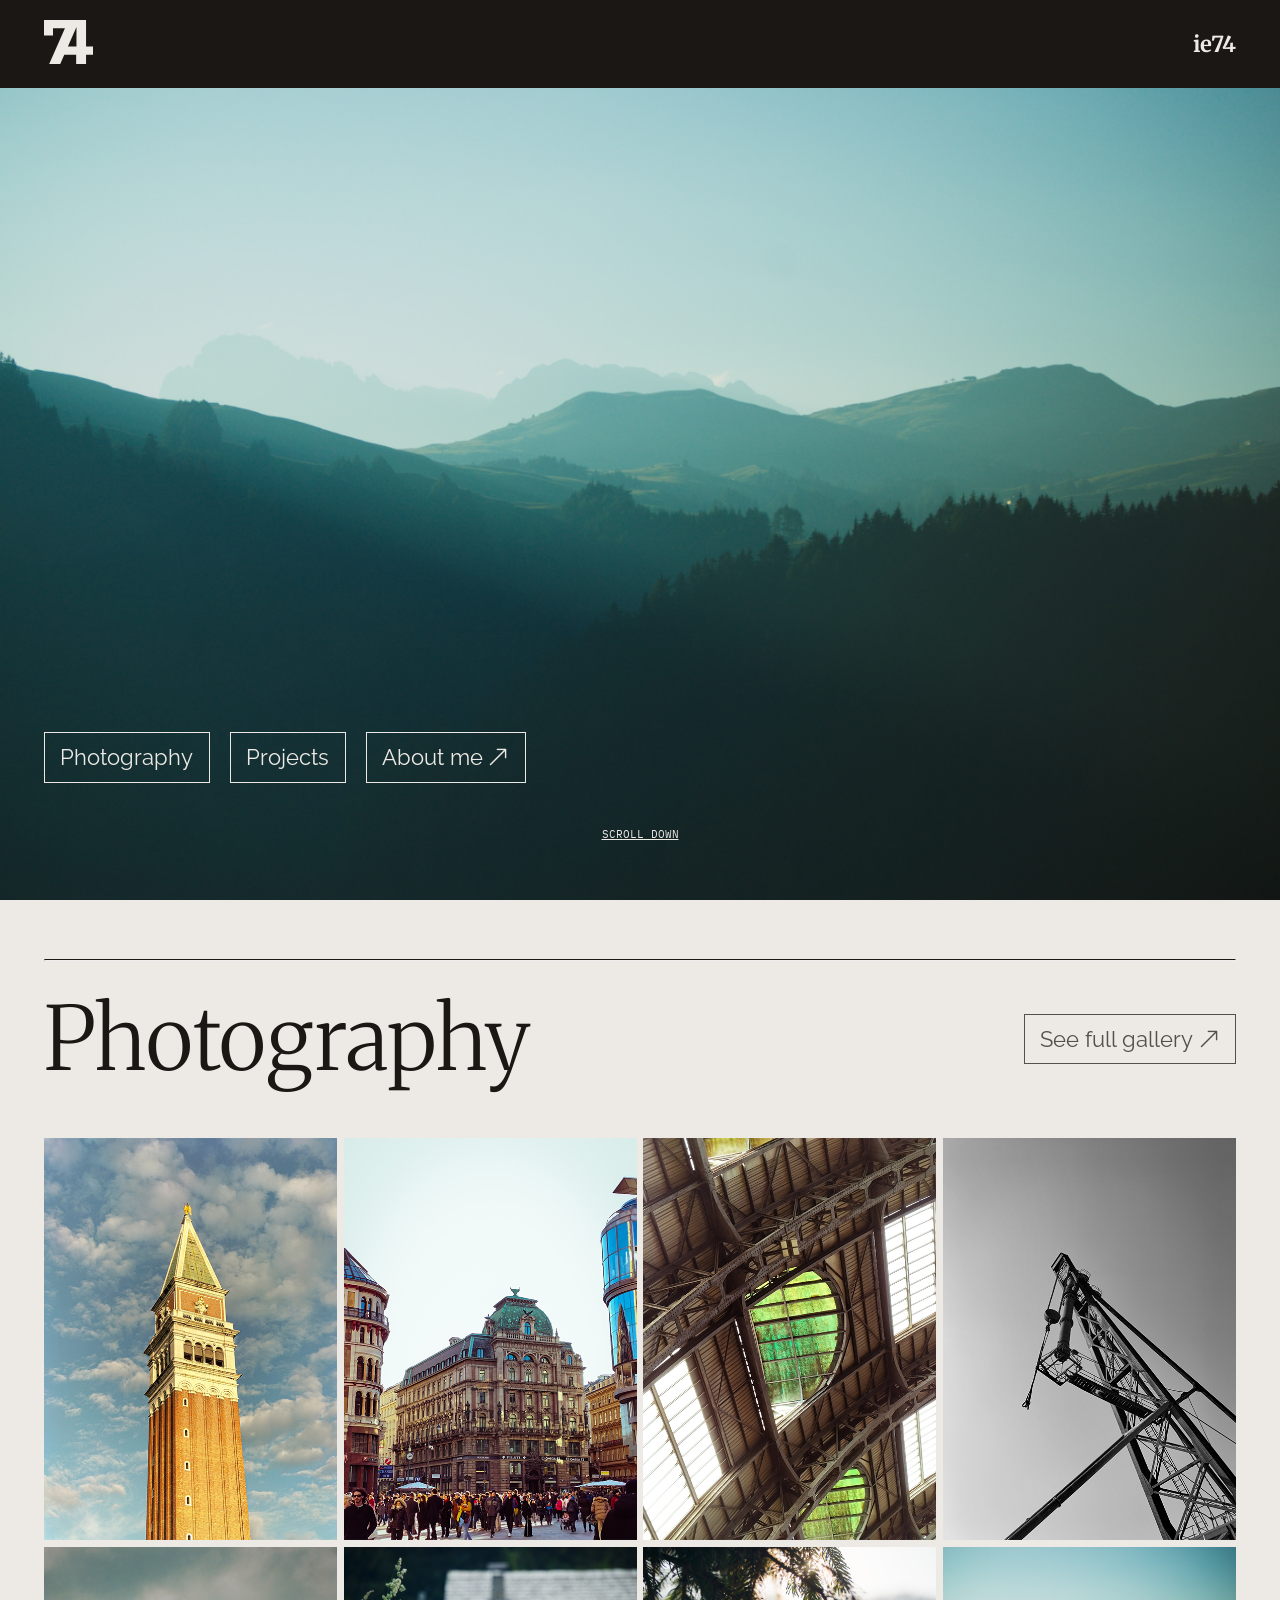
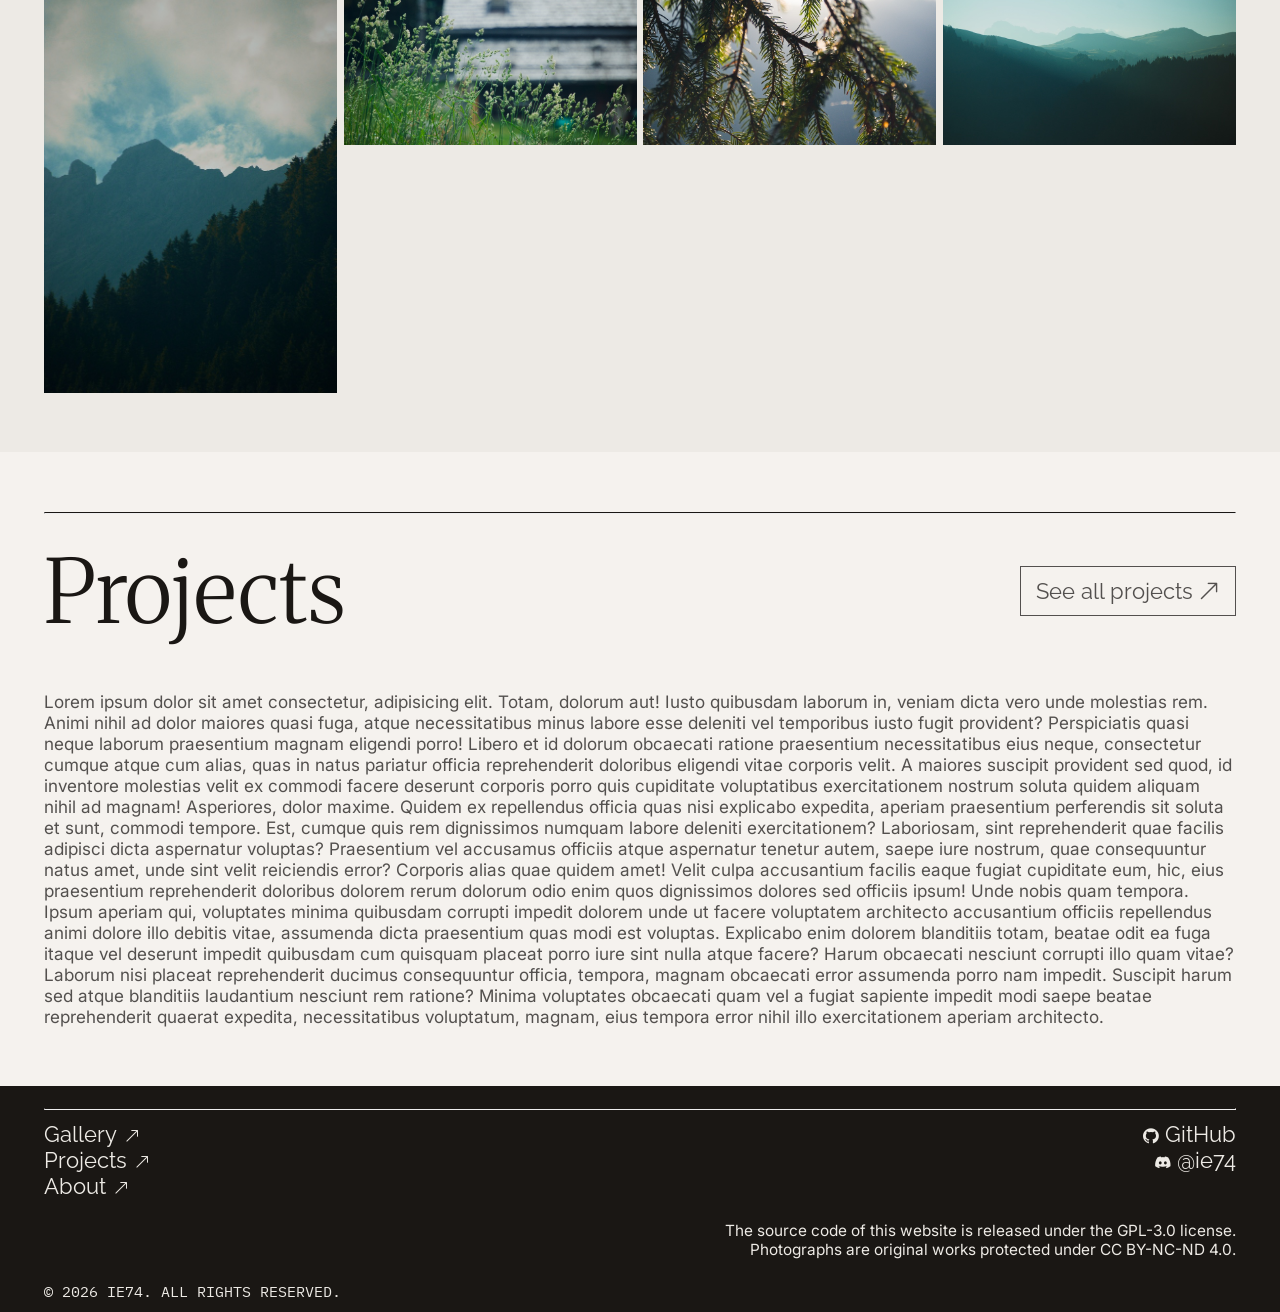
==== index.html @ 5d350387 "Upraded the gallery with masonry" ====
<!DOCTYPE html>
<html lang="en">

<head>
	<meta charset="UTF-8">
	<meta name="viewport" content="width=device-width, initial-scale=1.0">

	<!-- Title -->
	<title>Home | ie74</title>

	<!-- Fonts -->
	<link rel="preconnect" href="https://fonts.googleapis.com">
	<link rel="preconnect" href="https://fonts.gstatic.com" crossorigin>
	<link
		href="https://fonts.googleapis.com/css2?family=IBM+Plex+Mono:ital,wght@0,100;0,200;0,300;0,400;0,500;0,600;0,700;1,100;1,200;1,300;1,400;1,500;1,600;1,700&family=Inter:ital,opsz,wght@0,14..32,100..900;1,14..32,100..900&family=Merriweather:ital,opsz,wght@0,18..144,300..900;1,18..144,300..900&family=Montserrat:ital,wght@0,100..900;1,100..900&family=Raleway:ital,wght@0,100..900;1,100..900&display=swap"
		rel="stylesheet">

	<!-- Icons -->
	<link rel="stylesheet" href="https://cdn.jsdelivr.net/npm/bootstrap-icons@1.13.1/font/bootstrap-icons.min.css">

	<!-- CSS -->
	<link rel="stylesheet" href="css/style.css">
	<link rel="stylesheet" href="css/gallery.css">
	<link rel="stylesheet" href="css/index.css">
</head>

<body>
	<header>
		<div class="container" id="header-top">
			<a href="#">
				<svg xmlns="http://www.w3.org/2000/svg" viewBox="0 0 595.3 532">
					<path
						d="M508.5,319.8V0H0v188.1h108.9v-87.4h144.4L62.7,531.9h133.6l48.8-111.5h143.8v111.5h119.7V420.5h86.8V319.8H508.5z M392.6,320.4l-103.2-0.6L392.6,83.6V320.4z" />
				</svg>
			</a>

			<h1>ie74</h1>
		</div>
		<div class="container" id="header-bottom">
			<ul class="header-links">
				<li><a href="pages/gallery.html" class="header-link">Gallery</a></li>
				<li><a href="pages/projects.html" class="header-link">Projects</a></li>
				<li><a href="pages/about.html" class="header-link">About</a></li>
			</ul>
		</div>
	</header>

	<main>
		<div class="section" id="hero">
			<div class="container">
				<div class="landing-btn-container">
					<a href="#photography" class="btn">Photography</a>
					<a href="#projects" class="btn">Projects</a>
					<a href="pages/about.html" class="btn">About me <i class="bi bi-arrow-up-right"></i></a>
				</div>
				<a class="scroll-txt" href="#photography">Scroll down</a>
			</div>
		</div>

		<div class="section" id="photography">
			<div class="container">
				<hr>

				<div class="title-container">
					<h1 class="title">Photography</h1>
					<a href="pages/gallery.html" class="btn">See full gallery <i class="bi bi-arrow-up-right"></i></a>
				</div>

				<div class="masonry-grid" data-source="/data/photos.json" data-max-items="8" data-min-col-width="280"
					data-min-col-width-mobile="140">
				</div>
			</div>
		</div>

		<div class="section" id="projects">
			<div class="container">
				<hr>
				<div class="title-container">
					<h1 class="title">Projects</h1>
					<a href="pages/projects.html" class="btn">See all projects <i class="bi bi-arrow-up-right"></i></a>
				</div>
				<p class="caption">
					Lorem ipsum dolor sit amet consectetur, adipisicing elit. Totam, dolorum aut! Iusto quibusdam
					laborum
					in, veniam dicta vero unde molestias rem. Animi nihil ad dolor maiores quasi fuga, atque
					necessitatibus
					minus labore esse deleniti vel temporibus iusto fugit provident? Perspiciatis quasi neque laborum
					praesentium magnam eligendi porro! Libero et id dolorum obcaecati ratione praesentium necessitatibus
					eius neque, consectetur cumque atque cum alias, quas in natus pariatur officia reprehenderit
					doloribus
					eligendi vitae corporis velit. A maiores suscipit provident sed quod, id inventore molestias velit
					ex
					commodi facere deserunt corporis porro quis cupiditate voluptatibus exercitationem nostrum soluta
					quidem
					aliquam nihil ad magnam! Asperiores, dolor maxime. Quidem ex repellendus officia quas nisi explicabo
					expedita, aperiam praesentium perferendis sit soluta et sunt, commodi tempore. Est, cumque quis rem
					dignissimos numquam labore deleniti exercitationem? Laboriosam, sint reprehenderit quae facilis
					adipisci
					dicta aspernatur voluptas? Praesentium vel accusamus officiis atque aspernatur tenetur autem, saepe
					iure
					nostrum, quae consequuntur natus amet, unde sint velit reiciendis error? Corporis alias quae quidem
					amet! Velit culpa accusantium facilis eaque fugiat cupiditate eum, hic, eius praesentium
					reprehenderit
					doloribus dolorem rerum dolorum odio enim quos dignissimos dolores sed officiis ipsum! Unde nobis
					quam
					tempora. Ipsum aperiam qui, voluptates minima quibusdam corrupti impedit dolorem unde ut facere
					voluptatem architecto accusantium officiis repellendus animi dolore illo debitis vitae, assumenda
					dicta
					praesentium quas modi est voluptas. Explicabo enim dolorem blanditiis totam, beatae odit ea fuga
					itaque
					vel deserunt impedit quibusdam cum quisquam placeat porro iure sint nulla atque facere? Harum
					obcaecati
					nesciunt corrupti illo quam vitae? Laborum nisi placeat reprehenderit ducimus consequuntur officia,
					tempora, magnam obcaecati error assumenda porro nam impedit. Suscipit harum sed atque blanditiis
					laudantium nesciunt rem ratione? Minima voluptates obcaecati quam vel a fugiat sapiente impedit modi
					saepe beatae reprehenderit quaerat expedita, necessitatibus voluptatum, magnam, eius tempora error
					nihil
					illo exercitationem aperiam architecto.
				</p>
			</div>
		</div>
	</main>

	<footer>
		<div class="container">
			<hr>
			<div class="footer-container">
				<div class="footer-links">
					<ul>
						<li><a href="pages/gallery.html">Gallery<i class="bi bi-arrow-up-right"></i></a></li>
						<li><a href="pages/projects.html">Projects<i class="bi bi-arrow-up-right"></i></a></li>
						<li><a href="pages/about.html">About<i class="bi bi-arrow-up-right"></i></a></li>
					</ul>
					<ul>
						<li><a href="https://github.com/ie74"><i class="bi bi-github"></i>GitHub</a></li>
						<li><a href="https://discord.gg"><i class="bi bi-discord"></i>@ie74</a></li>
					</ul>
				</div>

				<div class="footer-license">
					The source code of this website is released under the GPL-3.0 license. <br>
					Photographs are original works protected under CC BY-NC-ND 4.0.
				</div>
			</div>
			<p class="footer-copyright">© 2026 ie74. All rights reserved.</p>
		</div>
	</footer>

	<div class="lightbox" id="lightbox">
		<div class="lightbox-bar lightbox-bar-top">
			<div class="lightbox-controls">
				<button class="lightbox-btn lightbox-prev" aria-label="Previous">
					<i class="bi bi-arrow-left-short"></i>
				</button>
				<button class="lightbox-btn lightbox-next" aria-label="Next">
					<i class="bi bi-arrow-right-short"></i>
				</button>
				<button class="lightbox-btn lightbox-close" aria-label="Close">
					<i class="bi bi-x"></i>
				</button>
			</div>
		</div>

		<div class="lightbox-content">
			<img class="lightbox-image" src="" alt="">
		</div>

		<div class="lightbox-bar lightbox-bar-bottom"></div>
	</div>

	<script src="js/script.js"></script>
	<script src="js/gallery.js"></script>
</body>

</html>
---- css/style.css ----
/* ========== Colors ========== */
:root {
    --bg: #F5F2EE;
    --surface: #edeae5;
    --primary: #1A1714;
    --secondary: #53504e;
}


/* ========== CSS Reset ========== */
* {
    margin: 0;
    padding: 0;
    box-sizing: border-box;
}

html {
    font-family: "Inter", sans-serif;
    font-size: 22px;
    background-color: var(--bg);
    scroll-behavior: smooth;
}

/* ========== Common styles ========== */
hr {
    border-top: 1px solid var(--primary);
    margin-bottom: 1rem;
}

.title {
    font-family: "Merriweather", serif;
    color: var(--primary);
    font-size: clamp(2rem, 8vw, 4rem);
    font-weight: 100;
}

.subtitle {
    font-family: "Raleway", sans-serif;
    color: var(--secondary);
    font-size: 1rem;
    font-weight: 600;
    text-transform: uppercase;
    letter-spacing: 2px;
}

.caption {
    font-family: "Inter", sans-serif;
    color: var(--secondary);
    font-size: 0.78rem;
}

/* Buttons */
.btn {
    font-family: "Raleway", sans-serif;
    color: var(--secondary);
    font-size: 1rem;
    font-weight: 400;
    text-decoration: none;

    outline: none;

    height: 2.3rem;
    width: fit-content;
    padding: 0px 0.7rem;

    border: 1px solid var(--secondary);
    background-color: transparent;
    cursor: pointer;

    display: flex;
    justify-content: center;
    align-items: center;
}

.btn:hover {
    text-decoration: underline;
}

.btn i {
    margin-left: 0.2rem;
}

/* Sections */
.section {
    padding: 2.7rem 0px;
}

.container {
    width: 100%;
    padding: 0px 2rem;
    margin: 0px auto;
}

/* ========== Header ========== */
header {
    width: 100%;
    position: fixed;
    top: 0;
    left: 0;
    transition: all 0.5s ease;
    z-index: 1000;
}

header.scrolled {
    transform: translateY(-7rem);
}

#header-top {
    height: 4rem;
    background-color: var(--primary);

    display: flex;
    align-items: center;
    justify-content: space-between;

    position: relative;
    z-index: 999;
}

#header-top svg {
    height: 2rem;
    fill: var(--surface);
}

#header-top h1 {
    font-family: 'Merriweather', serif;
    color: var(--surface);
    font-size: 1rem;
}

#header-bottom {
    height: 3rem;

    display: flex;
    align-items: center;
    justify-content: flex-end;

    background-color: var(--primary);

    transform: translateY(-3rem);
    transition: transform 0.3s ease;
    position: relative;
    z-index: 998;
}

header:hover #header-bottom {
    transform: translateY(0px);
}

.header-links {
    list-style: none;

    display: flex;
    align-items: center;
    justify-content: center;
    gap: 1rem;
}

.header-link {
    height: 100%;
    color: var(--surface);
    font-family: 'Raleway', sans-serif;
    text-transform: uppercase;
    text-decoration: none;
}

.header-link:hover {
    text-decoration: underline;
}

/* ========== Footer ========== */
footer {
    padding-top: 1rem;
    background-color: var(--primary);
    color: var(--surface);
}

footer hr {
    margin: 0px;
}

.footer-container {
    padding: 0.5rem 0px;
}

.footer-links {
    display: flex;
    justify-content: space-between;
    margin-bottom: 1rem;
}

.footer-links ul:last-child {
    text-align: right;
}

.footer-license {
    text-align: right;
    font-family: 'Inter', sans-serif;
    font-size: 0.7rem;
    word-break: keep-all;
}

footer ul {
    list-style: none;
}

footer a {
    color: var(--surface);
    font-size: 1rem;
    font-family: 'Raleway', sans-serif;
    text-decoration: none;
}

footer i {
    font-size: 0.7rem;
    margin: 0.3rem;
}

footer a:hover {
    text-decoration: underline;
}

.footer-copyright {
    padding: 0.5rem 0px;
    font-family: 'IBM Plex Mono';
    text-transform: uppercase;
    font-size: 0.7rem;
    color: var(--surface);
}

/* ========== Responsive ========== */
@media (max-width: 700px) {
    html {
        font-size: 18px;
    }

    .container {
        padding: 0.5rem;
    }

    #header-bottom {
        justify-content: center;
    }

    .section {
        padding: 1rem 0px;
    }

    .footer-license {
        text-align: center;
    }
}
---- css/gallery.css ----
/* ========== Gallery ========== */
.masonry-grid {
    --grid-gap: 0.3rem;
    --columns: 3;
    display: grid;
    grid-template-columns: repeat(var(--columns), 1fr);
    grid-auto-rows: 8px;
    gap: var(--grid-gap);
}

.masonry-item {
    position: relative;
    overflow: hidden;
    cursor: pointer;
}

.masonry-item img {
    display: block;
    width: 100%;
    height: 100%;
    object-fit: cover;
}

/* Lightbox */
.lightbox {
    position: fixed;
    inset: 0;
    background-color: var(--primary);
    z-index: 1000;
    display: flex;
    flex-direction: column;
    opacity: 0;
    visibility: hidden;
    transition: opacity 0.3s ease, visibility 0s linear 0.3s;
}

.lightbox-bar {
    flex: 0 0 auto;
    height: 2rem;
    display: flex;
    align-items: center;
    justify-content: flex-end;
}

.lightbox-controls {
    margin: 0px 1rem;
    display: flex;
    gap: 0.5rem;
}

.lightbox-btn {
    background: transparent;
    border: none;
    color: var(--bg);
    font-size: 1rem;
    cursor: pointer;
}

.lightbox-content {
    flex: 1 1 auto;
    min-height: 0;
    display: flex;
    justify-content: center;
    align-items: center;
    overflow: hidden;
}

.lightbox.is-open {
    opacity: 1;
    visibility: visible;
    transition: opacity 0.3s ease, visibility 0s linear 0s;
}

.lightbox-bar-top {
    transform: translateY(-100%);
    transition: transform 0.35s ease;
}

.lightbox.is-open .lightbox-bar-top {
    transform: translateY(0);
}

.lightbox-image {
    max-width: 100%;
    max-height: 100%;
    object-fit: contain;
    transform: translateY(40px);
    opacity: 0;
    transition: transform 0.35s ease, opacity 0.35s ease;
}

.lightbox.is-open .lightbox-image {
    transform: translateY(0);
    opacity: 1;
}

.lightbox.is-open .lightbox-image.slide-out-left {
    transform: translateX(-60px);
    opacity: 0;
}

.lightbox.is-open .lightbox-image.slide-out-right {
    transform: translateX(60px);
    opacity: 0;
}

@media(max-width: 700px) {
    .lightbox-controls {
        margin: 0px;
    }

    .lightbox-btn {
        font-size: 2rem;
    }
}
---- css/index.css ----
/* Landing */
#hero {
    width: 100%;
    height: 100dvh;
    min-height: fit-content;
    background-image: url(../assets/photos/full/img_08.jpg);
    background-size: cover;
    background-position: center;
}

#hero .container {
    height: 100%;
    display: flex;
    flex-direction: column;
    align-items: center;
    justify-content: flex-end;
    gap: 2rem;
}

#hero .btn {
    border: 1px solid var(--surface);
    color: var(--surface);
}

.landing-btn-container {
    width: 100%;
    display: flex;
    align-items: center;
    justify-content: flex-start;
    flex-wrap: wrap;
    gap: 20px;
    margin-top: 30px;
}

.scroll-txt {
    font-family: 'IBM Plex Mono';
    text-transform: uppercase;
    font-size: 0.5rem;
    color: var(--surface);
    cursor: pointer;
}

.scroll-txt:hover {
    text-decoration: underline;
}

/* Photography */
#photography {
    background-color: var(--surface);
}

.title-container {
    margin-bottom: 2rem;

    display: flex;
    justify-content: space-between;
    align-items: center;
    gap: 0.7rem;
}

/* Responsive */
@media (max-width: 700px) {
    .landing-btn-container {
        flex-direction: column;
        gap: 0.5rem;
    }

    .title-container {
        flex-direction: column;
        justify-content: flex-start;
        align-items: flex-start;
    }

    .selected-photos-container {
        display: flex;
        flex-direction: column;
        gap: 0.5rem;
    }
}
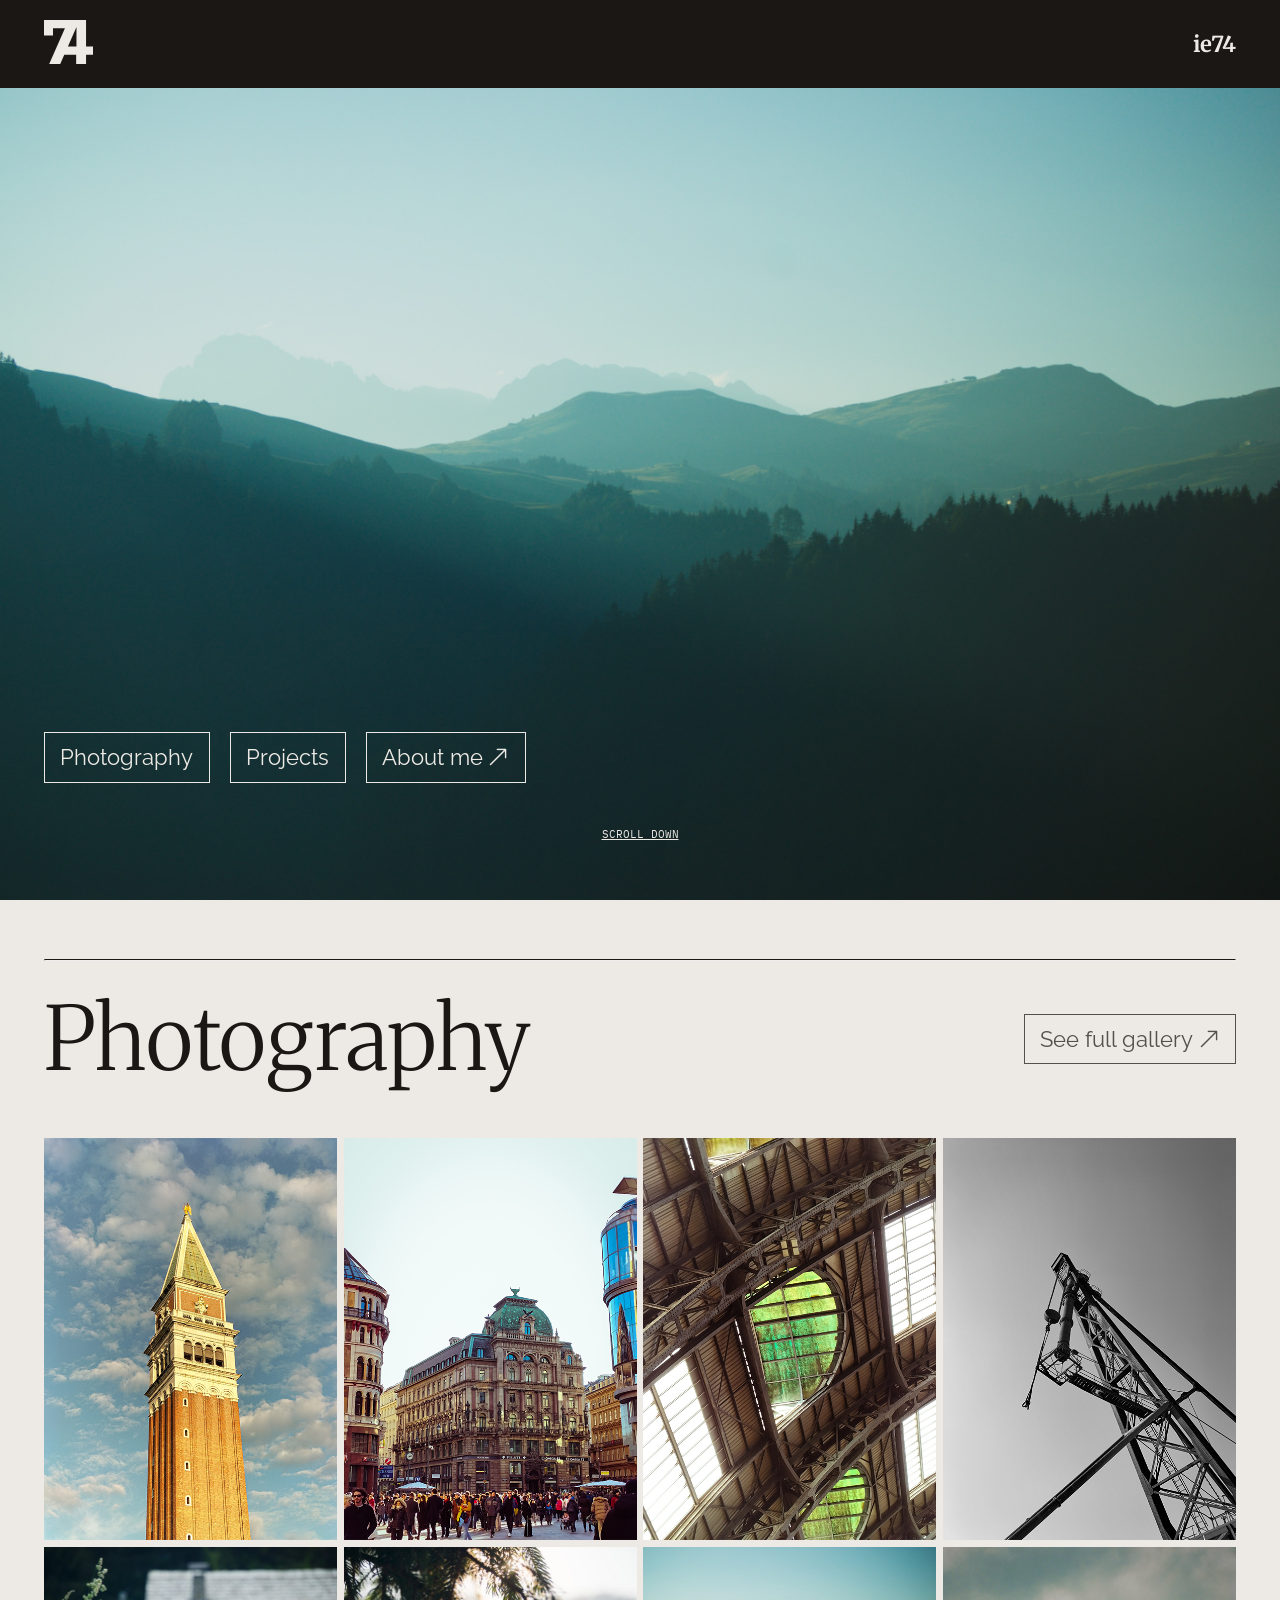
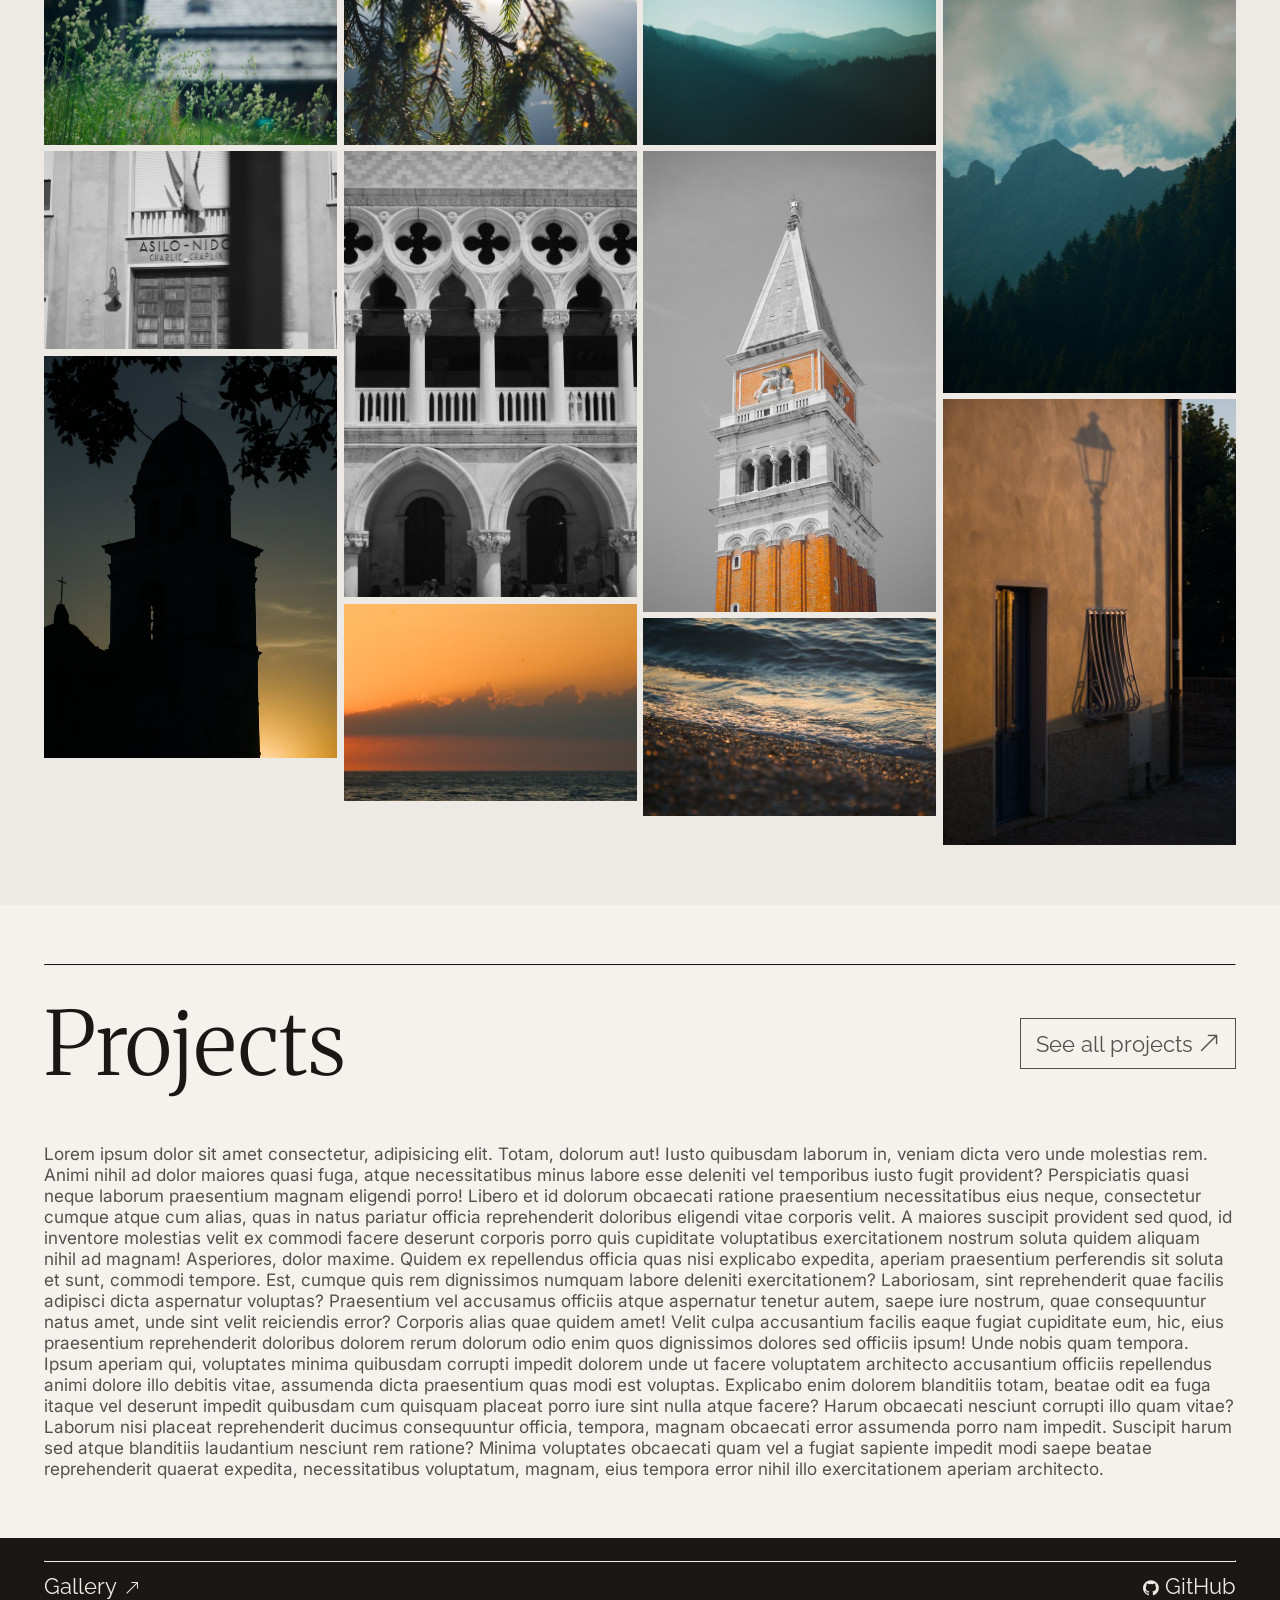
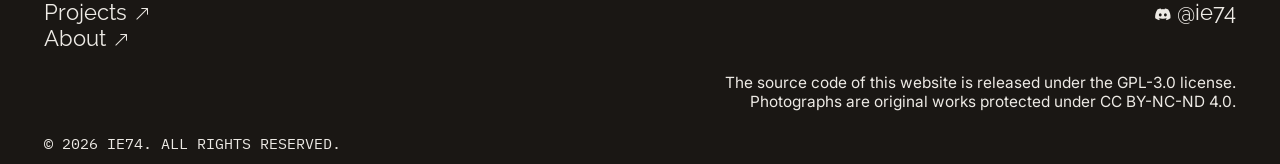
==== commit ee002881: "Gallery update & bugfix" ====
--- a/index.html
+++ b/index.html
@@ -66,7 +66,7 @@
 					<a href="pages/gallery.html" class="btn">See full gallery <i class="bi bi-arrow-up-right"></i></a>
 				</div>
 
-				<div class="masonry-grid" data-source="/data/photos.json" data-max-items="8" data-min-col-width="280"
+				<div class="masonry-grid" data-source="/data/photos.json" data-max-items="15" data-min-col-width="280"
 					data-min-col-width-mobile="140">
 				</div>
 			</div>
--- a/css/style.css
+++ b/css/style.css
@@ -19,6 +19,12 @@
     font-size: 22px;
     background-color: var(--bg);
     scroll-behavior: smooth;
+    -ms-overflow-style: none;
+    scrollbar-width: none;
+}
+
+html::-webkit-scrollbar {
+    display: none;
 }
 
 /* ========== Common styles ========== */
--- a/css/gallery.css
+++ b/css/gallery.css
@@ -1,3 +1,21 @@
+#hero {
+    width: 100%;
+    min-height: fit-content;
+    background-color: var(--surface);
+}
+
+#hero .container {
+    width: 100%;
+    height: 100%;
+
+    padding-top: 4rem;
+
+    display: flex;
+    flex-direction: column;
+    justify-content: flex-end;
+    align-items: center;
+}
+
 /* ========== Gallery ========== */
 .masonry-grid {
     --grid-gap: 0.3rem;
--- a/css/index.css
+++ b/css/index.css
@@ -3,7 +3,7 @@
     width: 100%;
     height: 100dvh;
     min-height: fit-content;
-    background-image: url(../assets/photos/full/img_08.jpg);
+    background-image: url(../assets/photos/full/DSC_1724.jpg);
     background-size: cover;
     background-position: center;
 }
@@ -70,10 +70,4 @@
         justify-content: flex-start;
         align-items: flex-start;
     }
-
-    .selected-photos-container {
-        display: flex;
-        flex-direction: column;
-        gap: 0.5rem;
-    }
 }
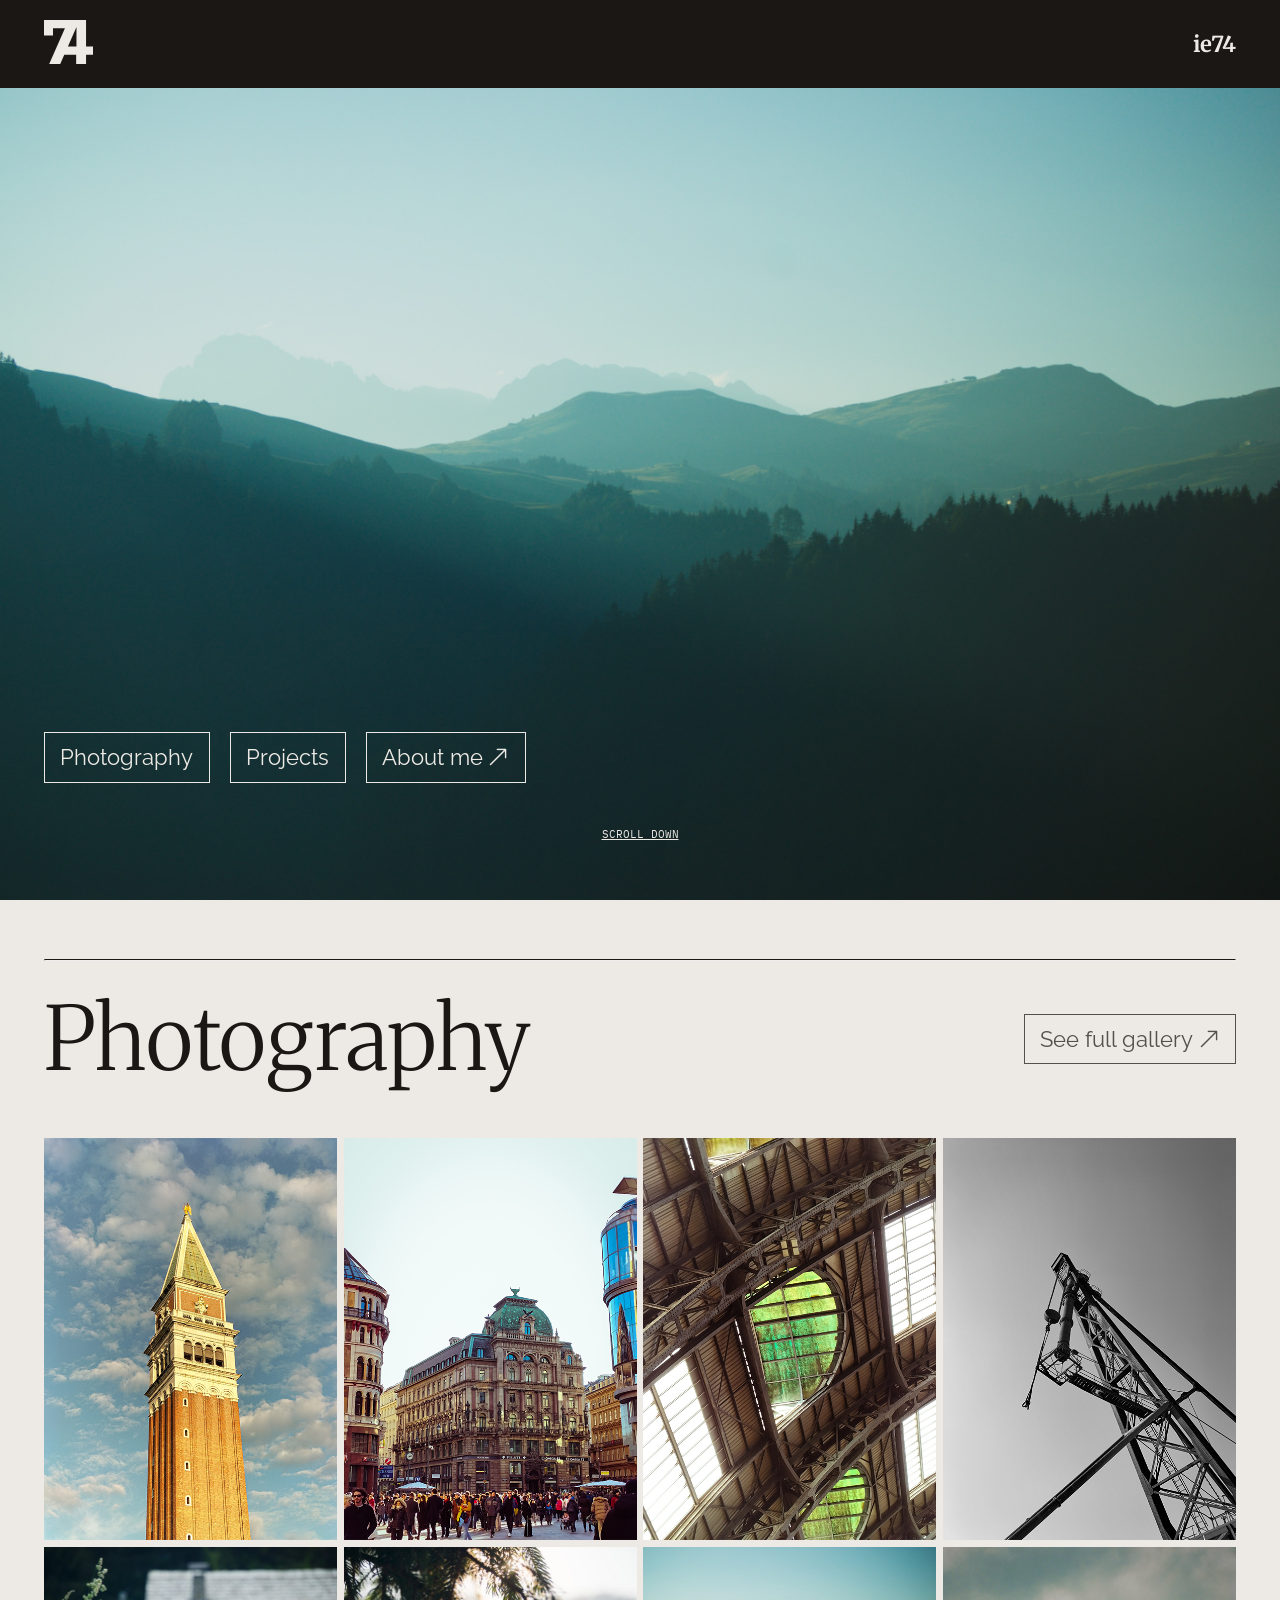
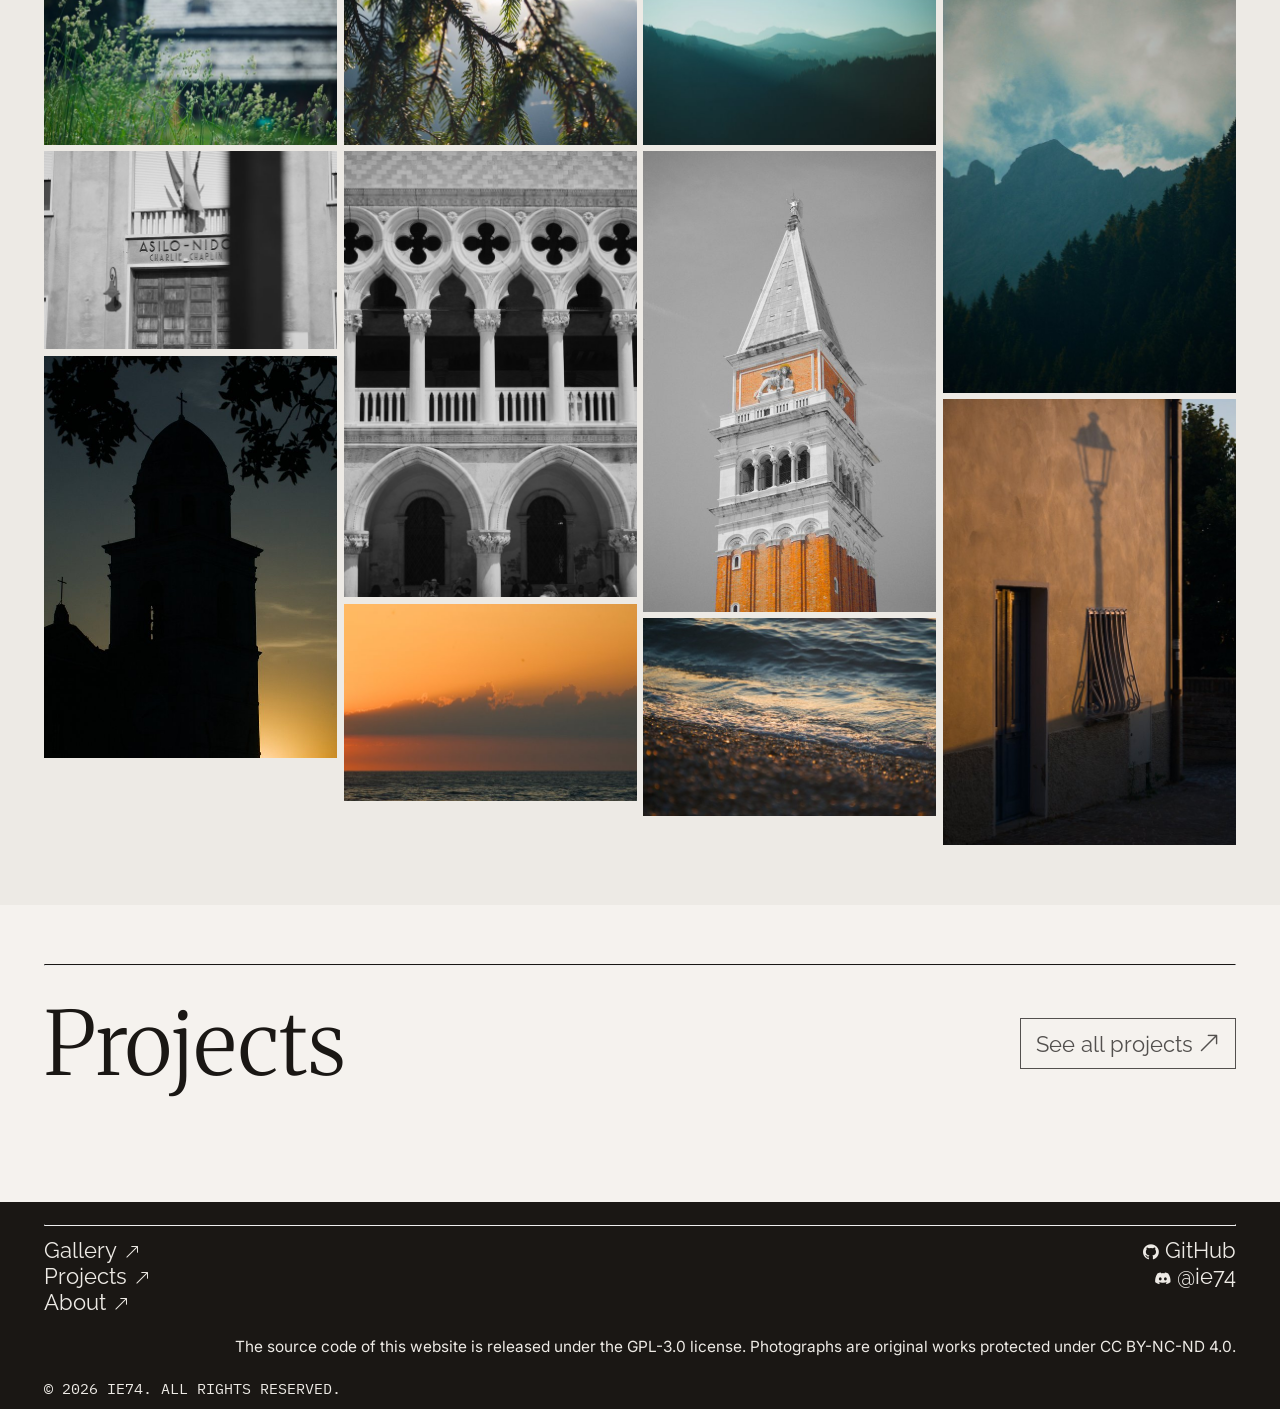
==== commit 51225df7: "Small improvements (footer, favicon, preview)" ====
--- a/index.html
+++ b/index.html
@@ -5,8 +5,15 @@
 	<meta charset="UTF-8">
 	<meta name="viewport" content="width=device-width, initial-scale=1.0">
 
+	<!-- Preview -->
+	<meta property="og:title" content="Home | ie74">
+	<meta property="og:image" content="https://ie74.github.io/assets/previews/index.jpg">
+	<meta property="og:url" content="https://ie74.github.io">
+	<meta property="og:type" content="website">
+
 	<!-- Title -->
 	<title>Home | ie74</title>
+	<link rel="shortcut icon" href="assets/icons/favicon.svg" type="image/x-icon">
 
 	<!-- Fonts -->
 	<link rel="preconnect" href="https://fonts.googleapis.com">
@@ -79,44 +86,10 @@
 					<h1 class="title">Projects</h1>
 					<a href="pages/projects.html" class="btn">See all projects <i class="bi bi-arrow-up-right"></i></a>
 				</div>
-				<p class="caption">
-					Lorem ipsum dolor sit amet consectetur, adipisicing elit. Totam, dolorum aut! Iusto quibusdam
-					laborum
-					in, veniam dicta vero unde molestias rem. Animi nihil ad dolor maiores quasi fuga, atque
-					necessitatibus
-					minus labore esse deleniti vel temporibus iusto fugit provident? Perspiciatis quasi neque laborum
-					praesentium magnam eligendi porro! Libero et id dolorum obcaecati ratione praesentium necessitatibus
-					eius neque, consectetur cumque atque cum alias, quas in natus pariatur officia reprehenderit
-					doloribus
-					eligendi vitae corporis velit. A maiores suscipit provident sed quod, id inventore molestias velit
-					ex
-					commodi facere deserunt corporis porro quis cupiditate voluptatibus exercitationem nostrum soluta
-					quidem
-					aliquam nihil ad magnam! Asperiores, dolor maxime. Quidem ex repellendus officia quas nisi explicabo
-					expedita, aperiam praesentium perferendis sit soluta et sunt, commodi tempore. Est, cumque quis rem
-					dignissimos numquam labore deleniti exercitationem? Laboriosam, sint reprehenderit quae facilis
-					adipisci
-					dicta aspernatur voluptas? Praesentium vel accusamus officiis atque aspernatur tenetur autem, saepe
-					iure
-					nostrum, quae consequuntur natus amet, unde sint velit reiciendis error? Corporis alias quae quidem
-					amet! Velit culpa accusantium facilis eaque fugiat cupiditate eum, hic, eius praesentium
-					reprehenderit
-					doloribus dolorem rerum dolorum odio enim quos dignissimos dolores sed officiis ipsum! Unde nobis
-					quam
-					tempora. Ipsum aperiam qui, voluptates minima quibusdam corrupti impedit dolorem unde ut facere
-					voluptatem architecto accusantium officiis repellendus animi dolore illo debitis vitae, assumenda
-					dicta
-					praesentium quas modi est voluptas. Explicabo enim dolorem blanditiis totam, beatae odit ea fuga
-					itaque
-					vel deserunt impedit quibusdam cum quisquam placeat porro iure sint nulla atque facere? Harum
-					obcaecati
-					nesciunt corrupti illo quam vitae? Laborum nisi placeat reprehenderit ducimus consequuntur officia,
-					tempora, magnam obcaecati error assumenda porro nam impedit. Suscipit harum sed atque blanditiis
-					laudantium nesciunt rem ratione? Minima voluptates obcaecati quam vel a fugiat sapiente impedit modi
-					saepe beatae reprehenderit quaerat expedita, necessitatibus voluptatum, magnam, eius tempora error
-					nihil
-					illo exercitationem aperiam architecto.
-				</p>
+
+				<div class="featured-projects">
+
+				</div>
 			</div>
 		</div>
 	</main>
@@ -138,7 +111,7 @@
 				</div>
 
 				<div class="footer-license">
-					The source code of this website is released under the GPL-3.0 license. <br>
+					The source code of this website is released under the GPL-3.0 license.
 					Photographs are original works protected under CC BY-NC-ND 4.0.
 				</div>
 			</div>
--- a/css/style.css
+++ b/css/style.css
@@ -4,6 +4,8 @@
     --surface: #edeae5;
     --primary: #1A1714;
     --secondary: #53504e;
+
+    --header-height: 4rem;
 }
 
 
@@ -98,6 +100,11 @@
 }
 
 /* ========== Header ========== */
+.header-spacer{
+    height: var(--header-height);
+    background-color: var(--primary);
+}
+
 header {
     width: 100%;
     position: fixed;
@@ -112,7 +119,7 @@
 }
 
 #header-top {
-    height: 4rem;
+    height: var(--header-height);
     background-color: var(--primary);
 
     display: flex;
@@ -203,7 +210,7 @@
     text-align: right;
     font-family: 'Inter', sans-serif;
     font-size: 0.7rem;
-    word-break: keep-all;
+    text-wrap: balance;
 }
 
 footer ul {
--- a/css/gallery.css
+++ b/css/gallery.css
@@ -1,19 +1,6 @@
 #hero {
     width: 100%;
-    min-height: fit-content;
     background-color: var(--surface);
-}
-
-#hero .container {
-    width: 100%;
-    height: 100%;
-
-    padding-top: 4rem;
-
-    display: flex;
-    flex-direction: column;
-    justify-content: flex-end;
-    align-items: center;
 }
 
 /* ========== Gallery ========== */
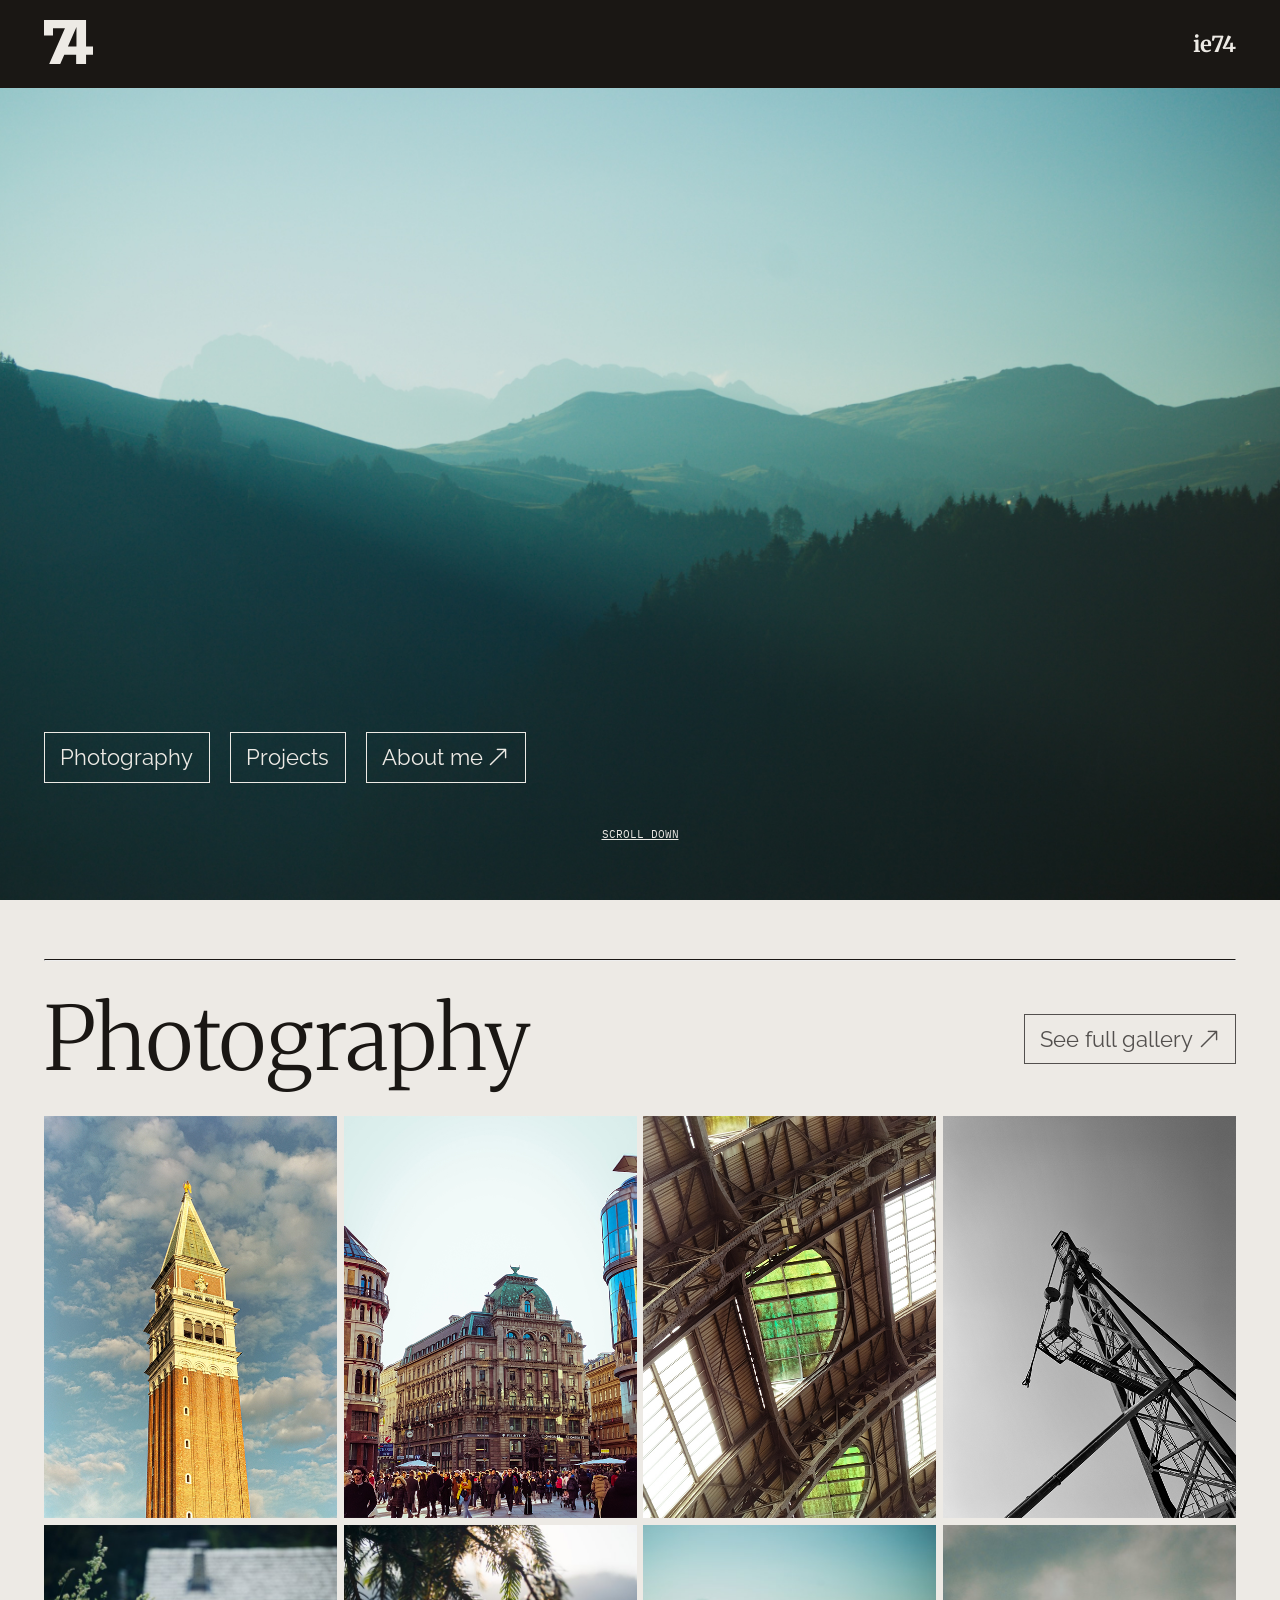
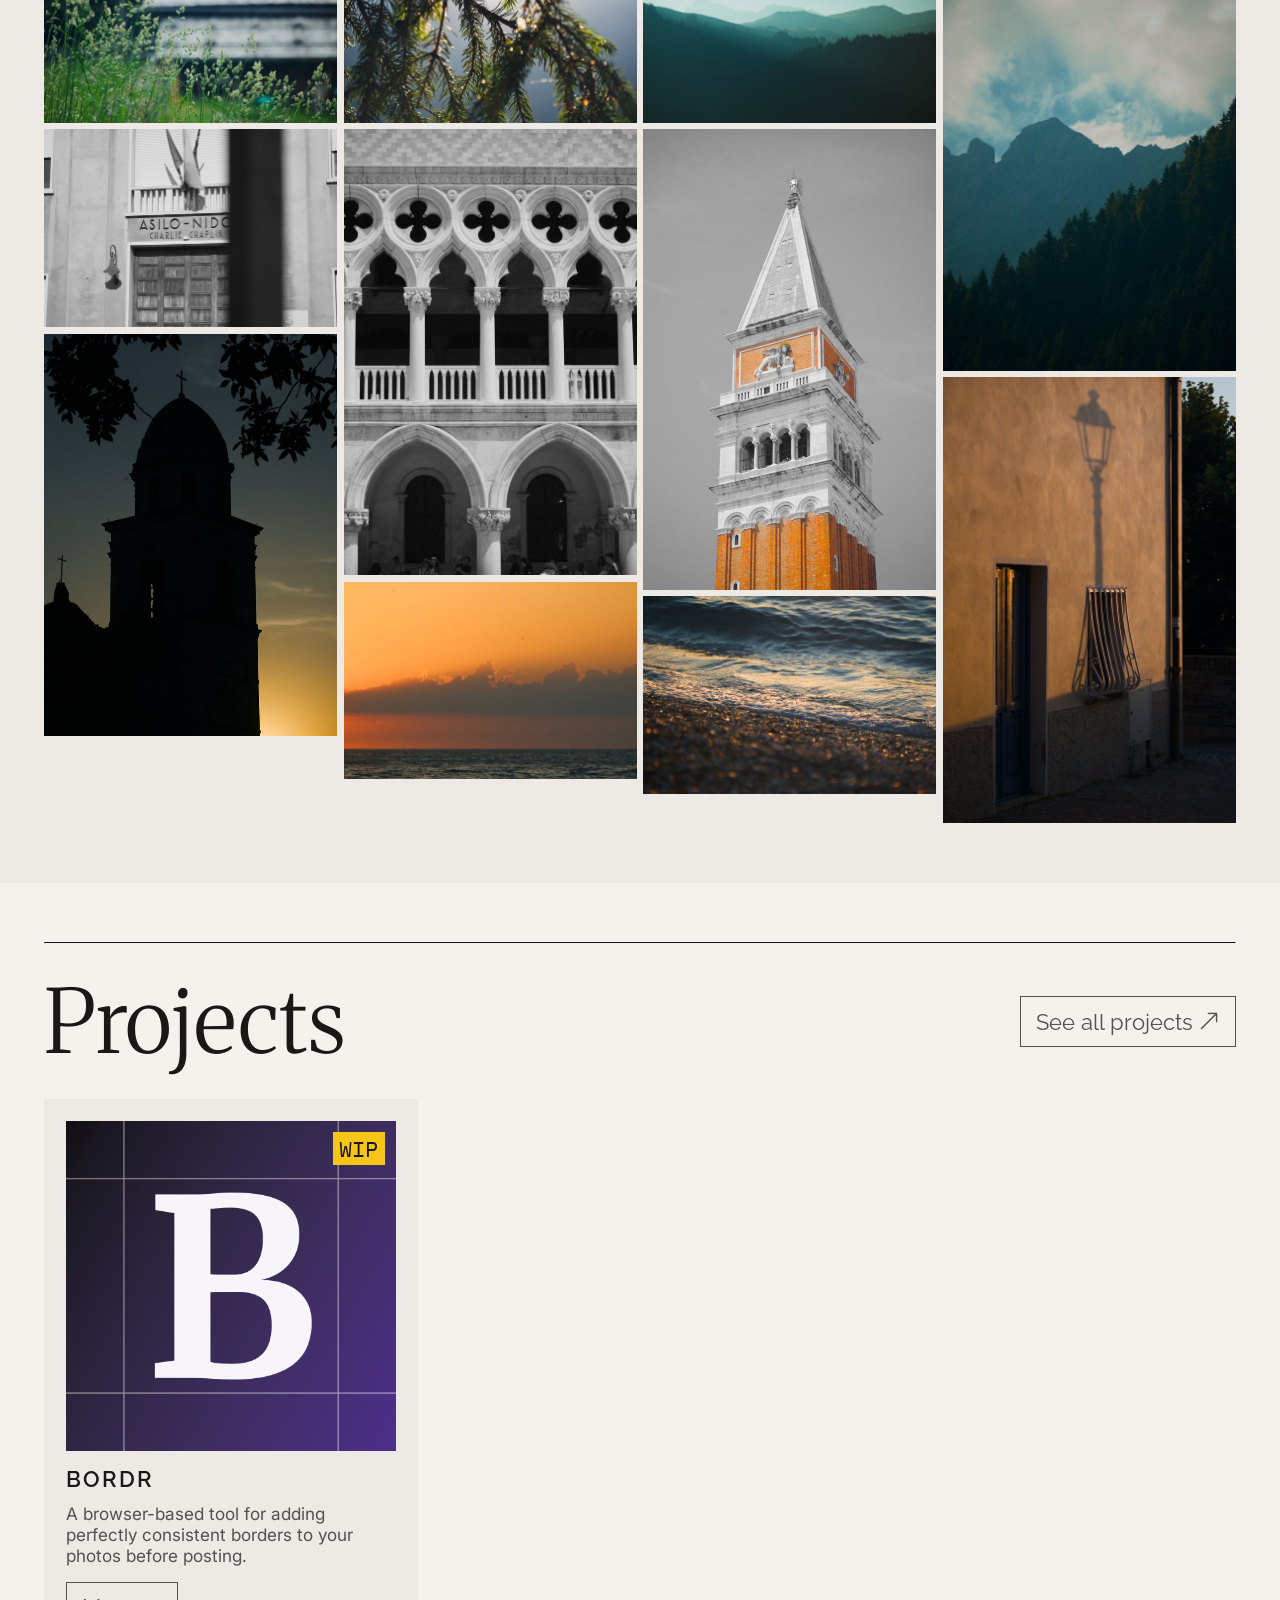
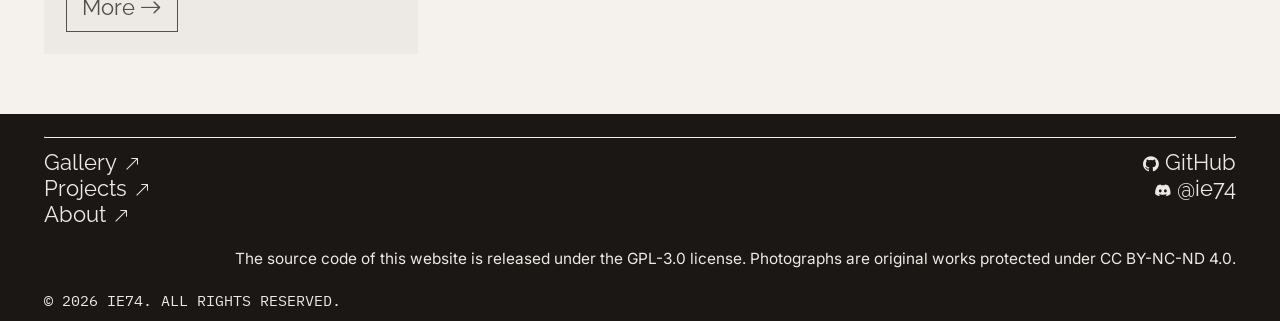
==== commit ee960028: "Favicon, project section and resposive update" ====
--- a/index.html
+++ b/index.html
@@ -7,13 +7,14 @@
 
 	<!-- Preview -->
 	<meta property="og:title" content="Home | ie74">
+	<meta property="og:description" content="Young developer and photographer">
 	<meta property="og:image" content="https://ie74.github.io/assets/previews/index.jpg">
 	<meta property="og:url" content="https://ie74.github.io">
 	<meta property="og:type" content="website">
 
 	<!-- Title -->
 	<title>Home | ie74</title>
-	<link rel="shortcut icon" href="assets/icons/favicon.svg" type="image/x-icon">
+	<link rel="shortcut icon" href="favicon.svg" type="image/x-icon">
 
 	<!-- Fonts -->
 	<link rel="preconnect" href="https://fonts.googleapis.com">
@@ -64,14 +65,12 @@
 			</div>
 		</div>
 
-		<div class="section" id="photography">
+		<div class="section main-section" id="photography">
 			<div class="container">
 				<hr>
 
-				<div class="title-container">
-					<h1 class="title">Photography</h1>
-					<a href="pages/gallery.html" class="btn">See full gallery <i class="bi bi-arrow-up-right"></i></a>
-				</div>
+				<h1 class="title">Photography</h1>
+				<a href="pages/gallery.html" class="btn">See full gallery <i class="bi bi-arrow-up-right"></i></a>
 
 				<div class="masonry-grid" data-source="/data/photos.json" data-max-items="15" data-min-col-width="280"
 					data-min-col-width-mobile="140">
@@ -79,19 +78,27 @@
 			</div>
 		</div>
 
-		<div class="section" id="projects">
+		<div class="section main-section" id="projects">
 			<div class="container">
 				<hr>
-				<div class="title-container">
-					<h1 class="title">Projects</h1>
-					<a href="pages/projects.html" class="btn">See all projects <i class="bi bi-arrow-up-right"></i></a>
-				</div>
+				<h1 class="title">Projects</h1>
+				<a href="pages/projects.html" class="btn">See all projects <i class="bi bi-arrow-up-right"></i></a>
 
 				<div class="featured-projects">
-
+					<div class="project-card">
+						<a href="/pages/projects.html#bordr">
+							<div class="project-img-container">
+								<img src="assets/projects/bordr-logo.png" alt="" class="project-img">
+								<div class="wip-tag">WIP</div>
+							</div>
+							<h1 class="subtitle">Bordr</h1>
+							<p class="caption">A browser-based tool for adding perfectly consistent borders to your
+								photos before posting.</p>
+							<div class="project-btn btn">More <i class="bi bi-arrow-right"></i></div>
+						</a>
+					</div>
 				</div>
 			</div>
-		</div>
 	</main>
 
 	<footer>
--- a/css/style.css
+++ b/css/style.css
@@ -4,6 +4,7 @@
     --surface: #edeae5;
     --primary: #1A1714;
     --secondary: #53504e;
+    --warn: #F5C518;
 
     --header-height: 4rem;
 }
@@ -32,7 +33,6 @@
 /* ========== Common styles ========== */
 hr {
     border-top: 1px solid var(--primary);
-    margin-bottom: 1rem;
 }
 
 .title {
@@ -44,7 +44,7 @@
 
 .subtitle {
     font-family: "Raleway", sans-serif;
-    color: var(--secondary);
+    color: var(--primary);
     font-size: 1rem;
     font-weight: 600;
     text-transform: uppercase;
--- a/css/index.css
+++ b/css/index.css
@@ -44,18 +44,99 @@
     text-decoration: underline;
 }
 
+/* Sections */
+.main-section .container {
+    display: grid;
+    grid-template-areas:
+        "hr hr"
+        "title    link"
+        "content content";
+    grid-template-columns: 1fr auto;
+    align-items: center;
+    row-gap: 1rem;
+}
+
+.main-section hr {
+    grid-area: hr;
+}
+
+.main-section .title {
+    grid-area: title;
+}
+
+.main-section a {
+    grid-area: link;
+}
+
 /* Photography */
 #photography {
     background-color: var(--surface);
 }
 
-.title-container {
-    margin-bottom: 2rem;
+#photography .masonry-grid {
+    grid-area: content;
+}
+
+/* Projects */
+.featured-projects {
+    grid-area: content;
+
+    overflow-x: auto;
 
     display: flex;
-    justify-content: space-between;
-    align-items: center;
-    gap: 0.7rem;
+    justify-content: flex-start;
+    align-items: flex-start;
+    gap: 2rem;
+}
+
+.project-card {
+    width: min(100%, 17rem);
+    padding: 1rem;
+
+    flex-shrink: 0;
+
+    background-color: var(--surface);
+}
+
+.project-card a {
+    text-decoration: none;
+}
+
+.project-img-container {
+    aspect-ratio: 1;
+    overflow: hidden;
+    margin-bottom: 0.7rem;
+    position: relative;
+}
+
+.project-img {
+    width: 100%;
+    height: 100%;
+    object-fit: cover;
+    transition: transform 0.3s ease;
+}
+
+.project-card a:hover .project-img {
+    transform: scale(1.2);
+}
+
+.wip-tag {
+    position: absolute;
+    top: 0.5rem;
+    right: 0.5rem;
+    background-color: var(--warn);
+    color: var(--primary);
+    font-family: 'IBM Plex Mono';
+    padding: 0.1rem 0.3rem;
+}
+
+.project-card .caption {
+    margin-top: 0.5rem;
+    margin-bottom: 0.7rem;
+}
+
+.project-card a:hover .project-btn {
+    text-decoration: underline;
 }
 
 /* Responsive */
@@ -65,9 +146,16 @@
         gap: 0.5rem;
     }
 
-    .title-container {
-        flex-direction: column;
-        justify-content: flex-start;
-        align-items: flex-start;
+    .main-section .container {
+        grid-template-areas:
+            "hr"
+            "title"
+            "content"
+            "link";
+        grid-template-columns: 1fr;
+    }
+
+    .main-section a {
+        justify-self: flex-end;
     }
 }
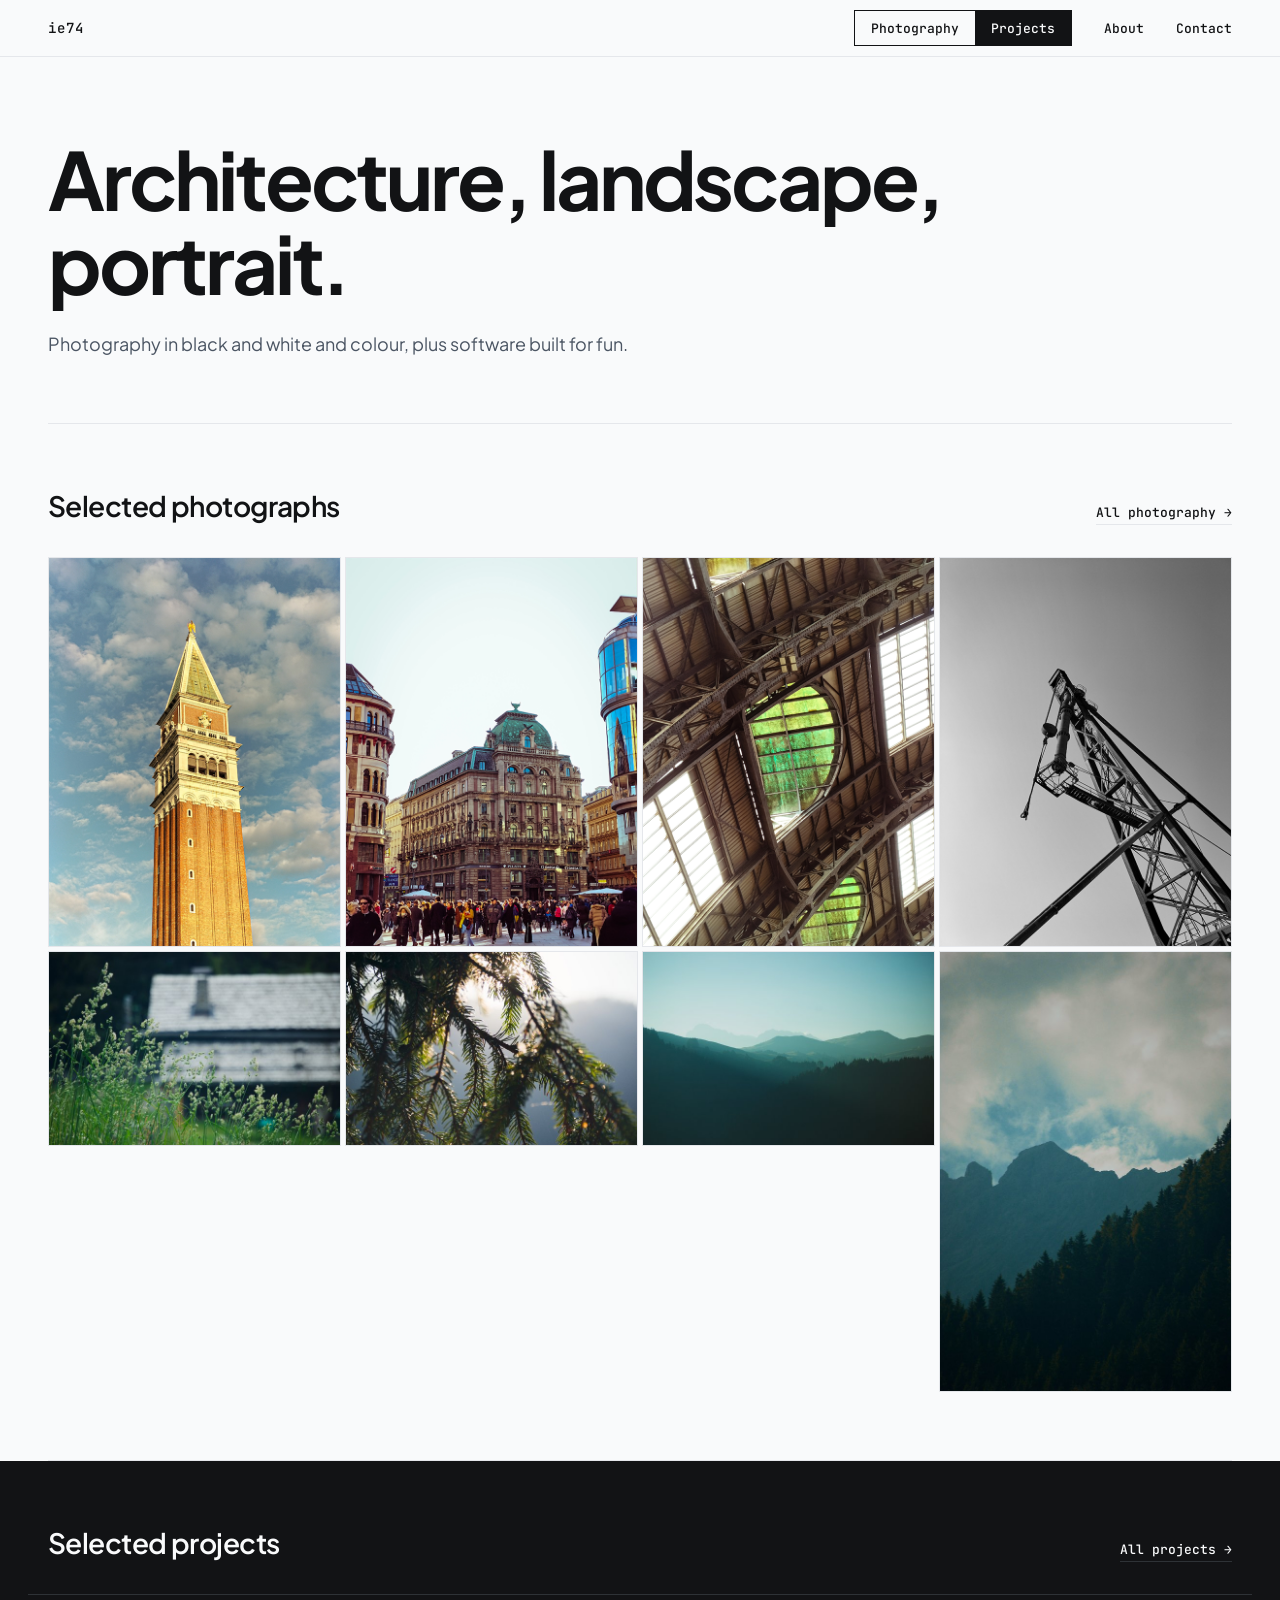
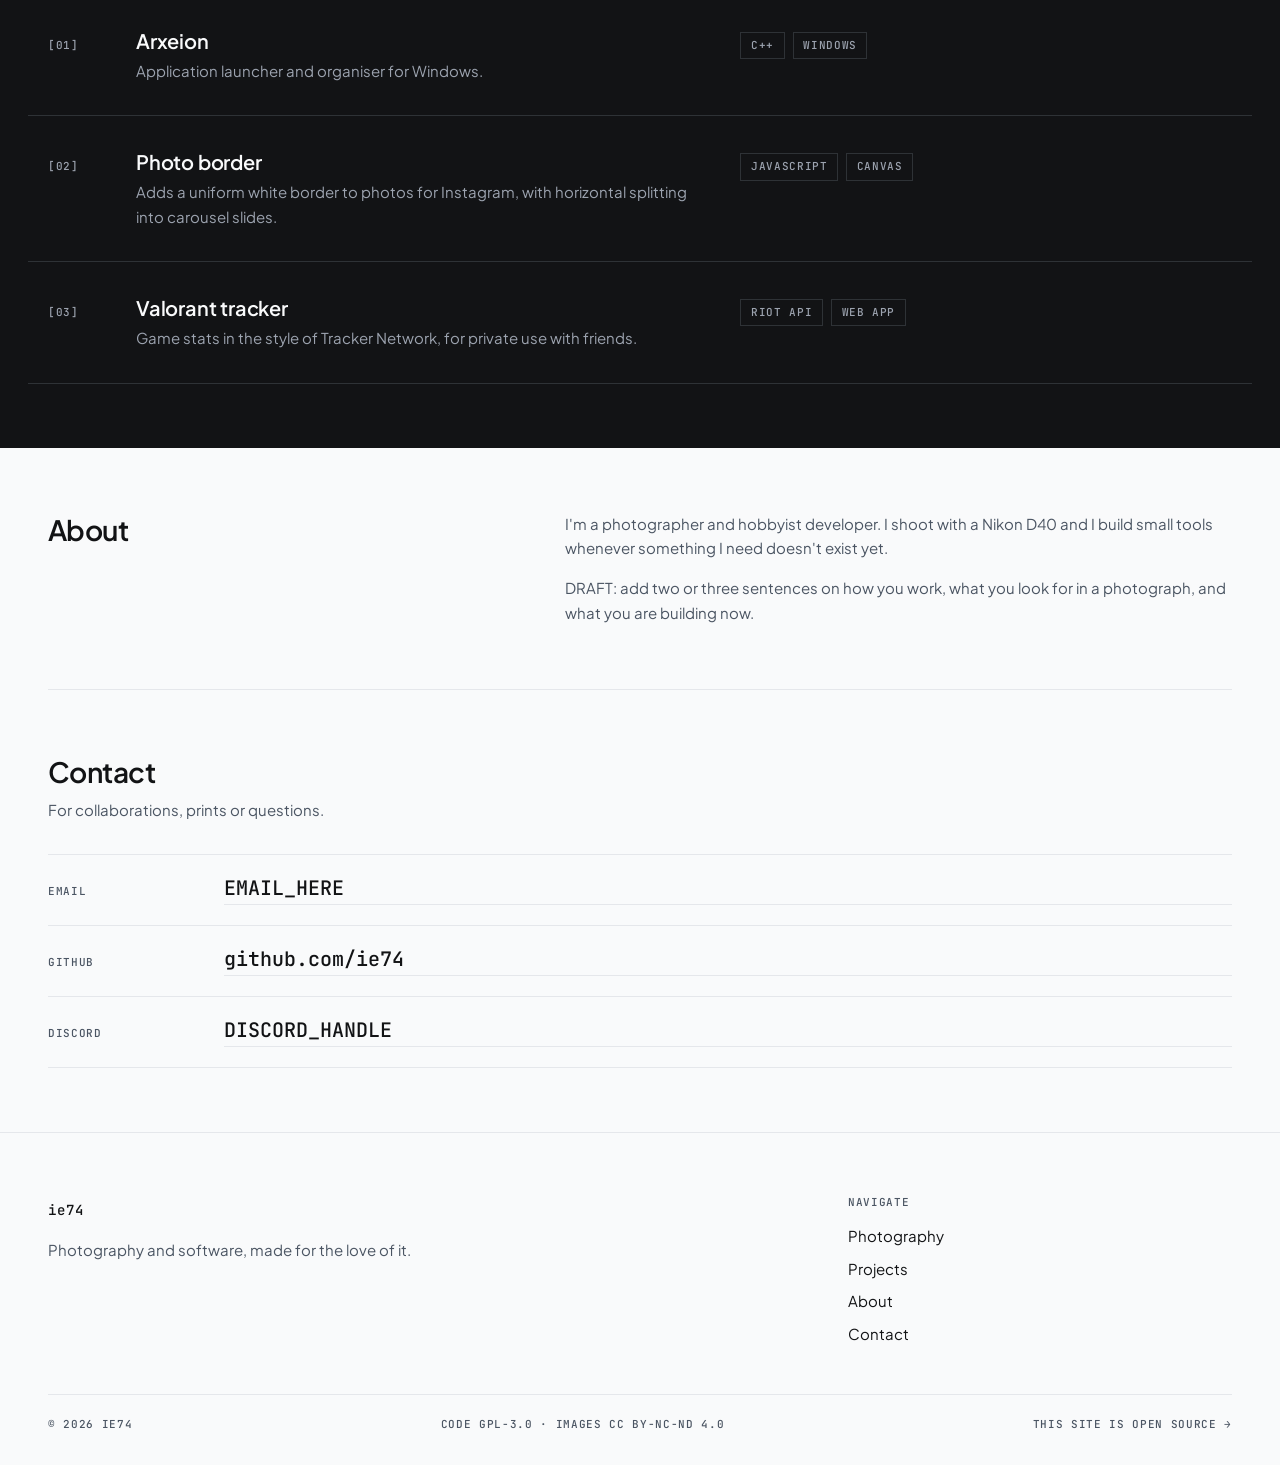
==== commit 226da575: "Rework: new theme, better animations" ====
--- a/index.html
+++ b/index.html
@@ -1,155 +1,131 @@
-<!DOCTYPE html>
-<html lang="en">
-
-<head>
-	<meta charset="UTF-8">
-	<meta name="viewport" content="width=device-width, initial-scale=1.0">
-
-	<!-- Preview -->
-	<meta property="og:title" content="Home | ie74">
-	<meta property="og:description" content="Young developer and photographer">
-	<meta property="og:image" content="https://ie74.github.io/assets/previews/index.jpg">
-	<meta property="og:url" content="https://ie74.github.io">
-	<meta property="og:type" content="website">
-
-	<!-- Title -->
-	<title>Home | ie74</title>
-	<link rel="shortcut icon" href="favicon.svg" type="image/x-icon">
-
-	<!-- Fonts -->
-	<link rel="preconnect" href="https://fonts.googleapis.com">
-	<link rel="preconnect" href="https://fonts.gstatic.com" crossorigin>
-	<link
-		href="https://fonts.googleapis.com/css2?family=IBM+Plex+Mono:ital,wght@0,100;0,200;0,300;0,400;0,500;0,600;0,700;1,100;1,200;1,300;1,400;1,500;1,600;1,700&family=Inter:ital,opsz,wght@0,14..32,100..900;1,14..32,100..900&family=Merriweather:ital,opsz,wght@0,18..144,300..900;1,18..144,300..900&family=Montserrat:ital,wght@0,100..900;1,100..900&family=Raleway:ital,wght@0,100..900;1,100..900&display=swap"
-		rel="stylesheet">
-
-	<!-- Icons -->
-	<link rel="stylesheet" href="https://cdn.jsdelivr.net/npm/bootstrap-icons@1.13.1/font/bootstrap-icons.min.css">
-
-	<!-- CSS -->
-	<link rel="stylesheet" href="css/style.css">
-	<link rel="stylesheet" href="css/gallery.css">
-	<link rel="stylesheet" href="css/index.css">
-</head>
-
-<body>
-	<header>
-		<div class="container" id="header-top">
-			<a href="#">
-				<svg xmlns="http://www.w3.org/2000/svg" viewBox="0 0 595.3 532">
-					<path
-						d="M508.5,319.8V0H0v188.1h108.9v-87.4h144.4L62.7,531.9h133.6l48.8-111.5h143.8v111.5h119.7V420.5h86.8V319.8H508.5z M392.6,320.4l-103.2-0.6L392.6,83.6V320.4z" />
-				</svg>
-			</a>
-
-			<h1>ie74</h1>
-		</div>
-		<div class="container" id="header-bottom">
-			<ul class="header-links">
-				<li><a href="pages/gallery.html" class="header-link">Gallery</a></li>
-				<li><a href="pages/projects.html" class="header-link">Projects</a></li>
-				<li><a href="pages/about.html" class="header-link">About</a></li>
-			</ul>
-		</div>
-	</header>
-
-	<main>
-		<div class="section" id="hero">
-			<div class="container">
-				<div class="landing-btn-container">
-					<a href="#photography" class="btn">Photography</a>
-					<a href="#projects" class="btn">Projects</a>
-					<a href="pages/about.html" class="btn">About me <i class="bi bi-arrow-up-right"></i></a>
-				</div>
-				<a class="scroll-txt" href="#photography">Scroll down</a>
-			</div>
-		</div>
-
-		<div class="section main-section" id="photography">
-			<div class="container">
-				<hr>
-
-				<h1 class="title">Photography</h1>
-				<a href="pages/gallery.html" class="btn">See full gallery <i class="bi bi-arrow-up-right"></i></a>
-
-				<div class="masonry-grid" data-source="/data/photos.json" data-max-items="15" data-min-col-width="280"
-					data-min-col-width-mobile="140">
-				</div>
-			</div>
-		</div>
-
-		<div class="section main-section" id="projects">
-			<div class="container">
-				<hr>
-				<h1 class="title">Projects</h1>
-				<a href="pages/projects.html" class="btn">See all projects <i class="bi bi-arrow-up-right"></i></a>
-
-				<div class="featured-projects">
-					<div class="project-card">
-						<a href="/pages/projects.html#bordr">
-							<div class="project-img-container">
-								<img src="assets/projects/bordr-logo.png" alt="" class="project-img">
-								<div class="wip-tag">WIP</div>
-							</div>
-							<h1 class="subtitle">Bordr</h1>
-							<p class="caption">A browser-based tool for adding perfectly consistent borders to your
-								photos before posting.</p>
-							<div class="project-btn btn">More <i class="bi bi-arrow-right"></i></div>
-						</a>
-					</div>
-				</div>
-			</div>
-	</main>
-
-	<footer>
-		<div class="container">
-			<hr>
-			<div class="footer-container">
-				<div class="footer-links">
-					<ul>
-						<li><a href="pages/gallery.html">Gallery<i class="bi bi-arrow-up-right"></i></a></li>
-						<li><a href="pages/projects.html">Projects<i class="bi bi-arrow-up-right"></i></a></li>
-						<li><a href="pages/about.html">About<i class="bi bi-arrow-up-right"></i></a></li>
-					</ul>
-					<ul>
-						<li><a href="https://github.com/ie74"><i class="bi bi-github"></i>GitHub</a></li>
-						<li><a href="https://discord.gg"><i class="bi bi-discord"></i>@ie74</a></li>
-					</ul>
-				</div>
-
-				<div class="footer-license">
-					The source code of this website is released under the GPL-3.0 license.
-					Photographs are original works protected under CC BY-NC-ND 4.0.
-				</div>
-			</div>
-			<p class="footer-copyright">© 2026 ie74. All rights reserved.</p>
-		</div>
-	</footer>
-
-	<div class="lightbox" id="lightbox">
-		<div class="lightbox-bar lightbox-bar-top">
-			<div class="lightbox-controls">
-				<button class="lightbox-btn lightbox-prev" aria-label="Previous">
-					<i class="bi bi-arrow-left-short"></i>
-				</button>
-				<button class="lightbox-btn lightbox-next" aria-label="Next">
-					<i class="bi bi-arrow-right-short"></i>
-				</button>
-				<button class="lightbox-btn lightbox-close" aria-label="Close">
-					<i class="bi bi-x"></i>
-				</button>
-			</div>
-		</div>
-
-		<div class="lightbox-content">
-			<img class="lightbox-image" src="" alt="">
-		</div>
-
-		<div class="lightbox-bar lightbox-bar-bottom"></div>
-	</div>
-
-	<script src="js/script.js"></script>
-	<script src="js/gallery.js"></script>
-</body>
-
+<!doctype html>
+<html lang="en">
+
+<head>
+    <meta charset="utf-8">
+    <meta name="viewport" content="width=device-width,initial-scale=1">
+    <title>ie74</title>
+    <meta name="description" content="Photography and software by ie74.">
+    <meta property="og:type" content="website">
+    <meta property="og:site_name" content="ie74">
+    <meta property="og:title" content="ie74">
+    <meta property="og:description" content="Photography and software by ie74.">
+    <meta property="og:url" content="https://ie74.github.io/">
+    <meta property="og:image" content="https://ie74.github.io/assets/og.jpg">
+    <meta name="twitter:card" content="summary_large_image">
+    <meta name="twitter:image" content="https://ie74.github.io/assets/og.jpg">
+    <link rel="preconnect" href="https://fonts.googleapis.com">
+    <link rel="preconnect" href="https://fonts.gstatic.com" crossorigin>
+    <link
+        href="https://fonts.googleapis.com/css2?family=JetBrains+Mono:wght@500&family=Plus+Jakarta+Sans:wght@400;600;700&display=swap"
+        rel="stylesheet">
+    <link rel="stylesheet" href="/css/style.css">
+    <script>document.documentElement.classList.add("js")</script>
+</head>
+
+<body>
+    <header class="site-header">
+        <div class="wrap"><a class="brand" href="/">ie74</a><button class="nav-toggle" aria-label="Menu"
+                aria-expanded="false" aria-controls="nav"><span></span><span></span></button>
+            <nav class="nav" id="nav">
+                <div class="switch"><a href="/pages/gallery.html">Photography</a><a
+                        href="/pages/projects.html">Projects</a></div><a href="/#about">About</a><a
+                    href="/#contact">Contact</a>
+            </nav>
+        </div>
+    </header>
+    <main>
+        <div class="wrap">
+            <section class="hero">
+                <h1>Architecture, landscape, portrait.</h1>
+                <p>Photography in black and white and colour, plus software built for fun.</p>
+            </section>
+            <section class="section">
+                <div class="section-head">
+                    <h2>Selected photographs</h2><a class="link more-desktop" href="/pages/gallery.html">All photography
+                        →</a>
+                </div>
+                <div class="masonry" data-src="/data/photos.json" data-limit="8"></div><a class="link more-mobile"
+                    href="/pages/gallery.html">All photography →</a>
+            </section>
+        </div>
+        <section class="band theme-dark">
+            <div class="wrap">
+                <div class="section-head">
+                    <h2>Selected projects</h2><a class="link more-desktop" href="/pages/projects.html">All projects
+                        →</a>
+                </div>
+                <ol class="ledger">
+                    <li class="row"><span class="mono muted">[01]</span>
+                        <div>
+                            <h2><a href="/pages/projects.html#arxeion">Arxeion</a></h2>
+                            <p>Application launcher and organiser for Windows.</p>
+                        </div>
+                        <div class="tags"><span class="tag">C++</span><span class="tag">Windows</span></div>
+                    </li>
+                    <li class="row"><span class="mono muted">[02]</span>
+                        <div>
+                            <h2><a href="/pages/projects.html#photo-border">Photo border</a></h2>
+                            <p>Adds a uniform white border to photos for Instagram, with horizontal splitting into
+                                carousel slides.</p>
+                        </div>
+                        <div class="tags"><span class="tag">JavaScript</span><span class="tag">Canvas</span></div>
+                    </li>
+                    <li class="row"><span class="mono muted">[03]</span>
+                        <div>
+                            <h2><a href="/pages/projects.html#valorant-tracker">Valorant tracker</a></h2>
+                            <p>Game stats in the style of Tracker Network, for private use with friends.</p>
+                        </div>
+                        <div class="tags"><span class="tag">Riot API</span><span class="tag">Web app</span></div>
+                    </li>
+                </ol><a class="link more-mobile" href="/pages/projects.html">All projects →</a>
+            </div>
+        </section>
+        <div class="wrap">
+            <section class="section about" id="about">
+                <h2>About</h2>
+                <div class="muted" style="max-width:62ch;display:grid;gap:1rem">
+                    <p>I'm a photographer and hobbyist developer. I shoot with a Nikon D40 and I build small tools
+                        whenever something I need doesn't exist yet.</p>
+                    <p>DRAFT: add two or three sentences on how you work, what you look for in a photograph, and what
+                        you are building now.</p>
+                </div>
+            </section>
+            <section class="section contact" id="contact">
+                <h2>Contact</h2>
+                <p class="muted" style="margin-top:.5rem">For collaborations, prints or questions.</p>
+                <ul class="channels">
+                    <li><span class="mono muted">Email</span><a class="big" href="mailto:EMAIL_HERE">EMAIL_HERE</a></li>
+                    <li><span class="mono muted">GitHub</span><a class="big"
+                            href="https://github.com/ie74">github.com/ie74</a></li>
+                    <li><span class="mono muted">Discord</span><a class="big" href="#DISCORD_URL">DISCORD_HANDLE</a>
+                    </li>
+                </ul>
+            </section>
+        </div>
+    </main>
+    <footer>
+        <div class="wrap">
+            <div class="foot">
+                <div><a class="brand" href="/">ie74</a>
+                    <p class="muted" style="margin-top:1rem;max-width:36ch">Photography and software, made for the love
+                        of it.</p>
+                </div>
+                <div>
+                    <h3>Navigate</h3>
+                    <ul>
+                        <li><a href="/pages/gallery.html">Photography</a></li>
+                        <li><a href="/pages/projects.html">Projects</a></li>
+                        <li><a href="/#about">About</a></li>
+                        <li><a href="/#contact">Contact</a></li>
+                    </ul>
+                </div>
+            </div>
+            <div class="foot-base mono"><span>&copy; 2026 ie74</span><span>Code GPL-3.0 &middot; Images CC BY-NC-ND
+                    4.0</span><a href="https://github.com/ie74/ie74.github.io">This site is open source &rarr;</a></div>
+        </div>
+    </footer>
+    <script src="/js/gallery.js"></script>
+</body>
+
 </html>
--- a/css/style.css
+++ b/css/style.css
@@ -1,265 +1,905 @@
-/* ========== Colors ========== */
 :root {
-    --bg: #F5F2EE;
-    --surface: #edeae5;
-    --primary: #1A1714;
-    --secondary: #53504e;
-    --warn: #F5C518;
-
-    --header-height: 4rem;
-}
-
-
-/* ========== CSS Reset ========== */
+	--bg: #F9FAFB;
+	--surface: #F3F4F6;
+	--line: #E5E7EB;
+	--ink: #121315;
+	--char: #1E2022;
+	--slate: #4B5563;
+	--focus: #2563EB;
+	--dark-line: #2E3236;
+	--gutter: 1rem;
+	--tile-gap: .25rem;
+	--margin: 1.25rem;
+	--max: 1440px;
+	--sans: 'Plus Jakarta Sans', system-ui, sans-serif;
+	--mono: 'JetBrains Mono', ui-monospace, monospace;
+}
+
+@media(min-width:768px) {
+	:root {
+		--gutter: 1.5rem;
+		--margin: 2rem
+	}
+}
+
+@media(min-width:1024px) {
+	:root {
+		--gutter: 2.5rem;
+		--margin: 3rem
+	}
+}
+
 * {
-    margin: 0;
-    padding: 0;
-    box-sizing: border-box;
-}
-
-html {
-    font-family: "Inter", sans-serif;
-    font-size: 22px;
-    background-color: var(--bg);
-    scroll-behavior: smooth;
-    -ms-overflow-style: none;
-    scrollbar-width: none;
-}
-
-html::-webkit-scrollbar {
-    display: none;
-}
-
-/* ========== Common styles ========== */
-hr {
-    border-top: 1px solid var(--primary);
-}
-
-.title {
-    font-family: "Merriweather", serif;
-    color: var(--primary);
-    font-size: clamp(2rem, 8vw, 4rem);
-    font-weight: 100;
-}
-
-.subtitle {
-    font-family: "Raleway", sans-serif;
-    color: var(--primary);
-    font-size: 1rem;
-    font-weight: 600;
-    text-transform: uppercase;
-    letter-spacing: 2px;
-}
-
-.caption {
-    font-family: "Inter", sans-serif;
-    color: var(--secondary);
-    font-size: 0.78rem;
-}
-
-/* Buttons */
-.btn {
-    font-family: "Raleway", sans-serif;
-    color: var(--secondary);
-    font-size: 1rem;
-    font-weight: 400;
-    text-decoration: none;
-
-    outline: none;
-
-    height: 2.3rem;
-    width: fit-content;
-    padding: 0px 0.7rem;
-
-    border: 1px solid var(--secondary);
-    background-color: transparent;
-    cursor: pointer;
-
-    display: flex;
-    justify-content: center;
-    align-items: center;
-}
-
-.btn:hover {
-    text-decoration: underline;
-}
-
-.btn i {
-    margin-left: 0.2rem;
-}
-
-/* Sections */
+	box-sizing: border-box;
+	margin: 0;
+	border-radius: 0
+}
+
+body {
+	background: var(--bg);
+	color: var(--ink);
+	font: 400 .9375rem/1.625 var(--sans)
+}
+
+a {
+	color: inherit;
+	text-decoration: none
+}
+
+:focus-visible {
+	outline: 1px solid var(--focus);
+	outline-offset: 3px
+}
+
+.wrap {
+	max-width: var(--max);
+	margin: 0 auto;
+	padding: 0 var(--margin)
+}
+
+.mono {
+	font: 500 .6875rem/1 var(--mono);
+	letter-spacing: .06em;
+	text-transform: uppercase
+}
+
+/* header */
+.site-header {
+	position: sticky;
+	top: 0;
+	z-index: 10;
+	background: var(--bg);
+	border-bottom: 1px solid var(--line);
+	transition: transform .25s
+}
+
+.site-header.is-hidden {
+	transform: translateY(-100%)
+}
+
+.site-header .wrap {
+	display: flex;
+	justify-content: space-between;
+	align-items: center;
+	height: 56px
+}
+
+.brand {
+	font: 500 .875rem var(--mono);
+	letter-spacing: .06em
+}
+
+.nav {
+	display: flex;
+	gap: 2rem;
+	font: 500 .8125rem var(--mono)
+}
+
+.nav a {
+	padding: .25rem 0
+}
+
+
+/* type */
+.hero {
+	padding: 5rem 0 4rem;
+	border-bottom: 1px solid var(--line)
+}
+
+.hero h1 {
+	font: 700 2.75rem/3rem var(--sans);
+	letter-spacing: -.03em;
+	max-width: 16ch
+}
+
+.hero p {
+	margin-top: 1.5rem;
+	max-width: 52ch;
+	font-size: 1.125rem;
+	line-height: 1.875rem;
+	color: var(--slate)
+}
+
+@media(min-width:1024px) {
+	.hero h1 {
+		font-size: 5rem;
+		line-height: 5.25rem;
+		letter-spacing: -.04em
+	}
+}
+
+h2 {
+	font: 600 1.75rem/2.25rem var(--sans);
+	letter-spacing: -.02em
+}
+
 .section {
-    padding: 2.7rem 0px;
-}
-
-.container {
-    width: 100%;
-    padding: 0px 2rem;
-    margin: 0px auto;
-}
-
-/* ========== Header ========== */
-.header-spacer{
-    height: var(--header-height);
-    background-color: var(--primary);
-}
-
-header {
-    width: 100%;
-    position: fixed;
-    top: 0;
-    left: 0;
-    transition: all 0.5s ease;
-    z-index: 1000;
-}
-
-header.scrolled {
-    transform: translateY(-7rem);
-}
-
-#header-top {
-    height: var(--header-height);
-    background-color: var(--primary);
-
-    display: flex;
-    align-items: center;
-    justify-content: space-between;
-
-    position: relative;
-    z-index: 999;
-}
-
-#header-top svg {
-    height: 2rem;
-    fill: var(--surface);
-}
-
-#header-top h1 {
-    font-family: 'Merriweather', serif;
-    color: var(--surface);
-    font-size: 1rem;
-}
-
-#header-bottom {
-    height: 3rem;
-
-    display: flex;
-    align-items: center;
-    justify-content: flex-end;
-
-    background-color: var(--primary);
-
-    transform: translateY(-3rem);
-    transition: transform 0.3s ease;
-    position: relative;
-    z-index: 998;
-}
-
-header:hover #header-bottom {
-    transform: translateY(0px);
-}
-
-.header-links {
-    list-style: none;
-
-    display: flex;
-    align-items: center;
-    justify-content: center;
-    gap: 1rem;
-}
-
-.header-link {
-    height: 100%;
-    color: var(--surface);
-    font-family: 'Raleway', sans-serif;
-    text-transform: uppercase;
-    text-decoration: none;
-}
-
-.header-link:hover {
-    text-decoration: underline;
-}
-
-/* ========== Footer ========== */
+	padding: 4rem 0;
+	border-bottom: 1px solid var(--line)
+}
+
+.section-head {
+	display: flex;
+	justify-content: space-between;
+	align-items: baseline;
+	margin-bottom: 2rem
+}
+
+.link {
+	font: 500 .8125rem var(--mono)
+}
+
+.muted {
+	color: var(--slate)
+}
+
+.about {
+	display: grid;
+	gap: var(--gutter);
+	grid-template-columns: 1fr
+}
+
+@media(min-width:768px) {
+	.about {
+		grid-template-columns: 5fr 7fr
+	}
+}
+
+/* chips = album */
+.chips {
+	display: flex;
+	flex-wrap: wrap;
+	gap: .5rem;
+	padding: 2rem 0
+}
+
+.chip {
+	font: 500 .6875rem/1 var(--mono);
+	letter-spacing: .06em;
+	text-transform: uppercase;
+	padding: .6rem .8rem;
+	background: var(--bg);
+	color: var(--slate);
+	border: 1px solid var(--line);
+	cursor: pointer
+}
+
+.chip {
+	transition: background-color .15s, color .15s, border-color .15s
+}
+
+.chip:hover {
+	border-color: var(--ink);
+	color: var(--ink)
+}
+
+.chip[aria-pressed="true"] {
+	background: var(--ink);
+	color: var(--bg);
+	border-color: var(--ink)
+}
+
+/* masonry: righe da 1px, span calcolato in JS */
+.masonry {
+	display: grid;
+	grid-template-columns: repeat(2, 1fr);
+	column-gap: var(--tile-gap);
+	row-gap: 0;
+	grid-auto-rows: 1px
+}
+
+@media(min-width:768px) {
+	.masonry {
+		grid-template-columns: repeat(3, 1fr)
+	}
+}
+
+@media(min-width:1280px) {
+	.masonry {
+		grid-template-columns: repeat(4, 1fr)
+	}
+}
+
+.tile {
+	padding: 0 0 var(--tile-gap);
+	align-self: start;
+	display: block;
+	width: 100%;
+	background: none;
+	border: 0;
+	cursor: pointer
+}
+
+.tile[hidden] {
+	display: none
+}
+
+.tile img {
+	display: block;
+	width: 100%;
+	height: auto;
+	background: var(--surface);
+	border: 1px solid var(--line)
+}
+
+/* lightbox (livello 2: antracite + hairline, zero ombre) */
+.lb {
+	position: fixed;
+	inset: 0;
+	z-index: 100;
+	background: #121315;
+	display: grid;
+	place-items: center;
+	padding: 5rem var(--margin) 1.5rem;
+	opacity: 0;
+	visibility: hidden;
+	transition: opacity .2s, visibility .2s
+}
+
+.lb.is-open {
+	opacity: 1;
+	visibility: visible
+}
+
+.lb img {
+	max-width: min(94vw, 1600px);
+	max-height: calc(100dvh - 6.5rem);
+	border: 1px solid var(--dark-line);
+	transition: opacity .15s
+}
+
+.lb img.is-swapping {
+	opacity: 0
+}
+
+.lb-bar {
+	position: absolute;
+	top: 0;
+	left: 0;
+	right: 0;
+	display: flex;
+	justify-content: space-between;
+	align-items: center;
+	padding: 1rem var(--margin);
+	color: #9CA3AF;
+	border-bottom: 1px solid var(--dark-line)
+}
+
+.lb button {
+	background: none;
+	border: 1px solid var(--dark-line);
+	color: #F9FAFB;
+	font: 500 .8125rem var(--mono);
+	padding: .6rem 1rem;
+	cursor: pointer
+}
+
+.lb button:hover {
+	border-color: #F9FAFB
+}
+
+.lb-prev,
+.lb-next {
+	position: absolute;
+	top: 50%;
+	transform: translateY(-50%)
+}
+
+.lb-prev {
+	left: var(--margin)
+}
+
+.lb-next {
+	right: var(--margin)
+}
+
+@media(prefers-reduced-motion:reduce) {
+	* {
+		transition: none !important
+	}
+}
+
+/* tema scuro (pagina progetti): stessi token, valori invertiti */
+.theme-dark {
+	--bg: #121315;
+	--surface: #1E2022;
+	--line: #2E3236;
+	--ink: #F9FAFB;
+	--slate: #9CA3AF
+}
+
+.ledger {
+	list-style: none;
+	padding: 0;
+	border-top: 1px solid var(--line)
+}
+
+.row {
+	display: grid;
+	gap: 1rem var(--gutter);
+	grid-template-columns: 1fr;
+	padding: 2rem 0;
+	border-bottom: 1px solid var(--line)
+}
+
+@media(min-width:1024px) {
+	.row {
+		grid-template-columns: 3rem 5fr 4fr auto;
+		align-items: baseline
+	}
+}
+
+.row h2 {
+	font: 600 1.25rem/1.75rem var(--sans);
+	letter-spacing: -.01em
+}
+
+.row p {
+	color: var(--slate);
+	margin-top: .25rem;
+	max-width: 56ch
+}
+
+.tags {
+	display: flex;
+	flex-wrap: wrap;
+	gap: .5rem
+}
+
+.tag {
+	font: 500 .6875rem/1 var(--mono);
+	letter-spacing: .06em;
+	text-transform: uppercase;
+	padding: .45rem .6rem;
+	border: 1px solid var(--line);
+	color: var(--slate)
+}
+
+main>.section:last-child {
+	border-bottom: 0
+}
+
+.contact a.big {
+	display: inline-block;
+	margin: 1.5rem 0 2rem;
+	font: 500 1.25rem var(--mono)
+}
+
 footer {
-    padding-top: 1rem;
-    background-color: var(--primary);
-    color: var(--surface);
-}
-
-footer hr {
-    margin: 0px;
-}
-
-.footer-container {
-    padding: 0.5rem 0px;
-}
-
-.footer-links {
-    display: flex;
-    justify-content: space-between;
-    margin-bottom: 1rem;
-}
-
-.footer-links ul:last-child {
-    text-align: right;
-}
-
-.footer-license {
-    text-align: right;
-    font-family: 'Inter', sans-serif;
-    font-size: 0.7rem;
-    text-wrap: balance;
-}
-
-footer ul {
-    list-style: none;
-}
-
-footer a {
-    color: var(--surface);
-    font-size: 1rem;
-    font-family: 'Raleway', sans-serif;
-    text-decoration: none;
-}
-
-footer i {
-    font-size: 0.7rem;
-    margin: 0.3rem;
-}
-
-footer a:hover {
-    text-decoration: underline;
-}
-
-.footer-copyright {
-    padding: 0.5rem 0px;
-    font-family: 'IBM Plex Mono';
-    text-transform: uppercase;
-    font-size: 0.7rem;
-    color: var(--surface);
-}
-
-/* ========== Responsive ========== */
-@media (max-width: 700px) {
-    html {
-        font-size: 18px;
-    }
-
-    .container {
-        padding: 0.5rem;
-    }
-
-    #header-bottom {
-        justify-content: center;
-    }
-
-    .section {
-        padding: 1rem 0px;
-    }
-
-    .footer-license {
-        text-align: center;
-    }
+	border-top: 1px solid var(--line);
+	padding: 4rem 0 2rem
+}
+
+.foot {
+	display: grid;
+	gap: 2rem;
+	grid-template-columns: 1fr;
+	padding-bottom: 3rem
+}
+
+@media(min-width:768px) {
+	.foot {
+		grid-template-columns: 2fr 1fr
+	}
+}
+
+.foot h3 {
+	font: 500 .6875rem/1 var(--mono);
+	letter-spacing: .06em;
+	text-transform: uppercase;
+	color: var(--slate);
+	margin-bottom: 1rem
+}
+
+.foot ul {
+	list-style: none;
+	padding: 0;
+	display: grid;
+	gap: .5rem
+}
+
+.foot-base {
+	display: flex;
+	justify-content: space-between;
+	flex-wrap: wrap;
+	gap: 1rem;
+	color: var(--slate);
+	border-top: 1px solid var(--line);
+	padding-top: 1.5rem
+}
+
+/* underline che si costruisce (da destra a sinistra, come da DESIGN.md) */
+.nav a,
+.foot li a {
+	background: linear-gradient(currentColor, currentColor) right bottom/0 1px no-repeat;
+	transition: background-size .35s cubic-bezier(.2, .7, .2, 1)
+}
+
+.nav a:hover,
+.nav a[aria-current="page"],
+.foot li a:hover {
+	background-size: 100% 1px
+}
+
+.link,
+.contact a.big {
+	padding-bottom: 4px;
+	transition: background-size .35s cubic-bezier(.2, .7, .2, 1);
+	background: linear-gradient(currentColor, currentColor) right bottom/0 1px no-repeat, linear-gradient(var(--line), var(--line)) left bottom/100% 1px no-repeat
+}
+
+.link:hover,
+.contact a.big:hover {
+	background-size: 100% 1px, 100% 1px
+}
+
+/* footer sempre in fondo, anche su pagine corte */
+body {
+	min-height: 100dvh;
+	display: flex;
+	flex-direction: column
+}
+
+main {
+	flex: 1;
+	width: 100%
+}
+
+.section.contact {
+	border-bottom: 0
+}
+
+/* fascia scura a tutta larghezza */
+.band {
+	background: var(--bg);
+	color: var(--ink);
+	padding: 4rem 0
+}
+
+/* movimento */
+.reveal {
+	opacity: 0;
+	transform: translateY(12px);
+	transition: opacity .5s ease, transform .5s cubic-bezier(.2, .7, .2, 1);
+	transition-delay: var(--d, 0ms)
+}
+
+.reveal.in {
+	opacity: 1;
+	transform: none
+}
+
+.w {
+	display: inline-block;
+	overflow: hidden;
+	vertical-align: top;
+	padding-bottom: .12em;
+	margin-bottom: -.12em
+}
+
+.w>span {
+	display: inline-block;
+	transform: translateY(110%);
+	animation: rise .7s cubic-bezier(.2, .7, .2, 1) forwards;
+	animation-delay: calc(var(--i)*70ms)
+}
+
+@keyframes rise {
+	to {
+		transform: none
+	}
+}
+
+.tile img {
+	transition: border-color .2s
+}
+
+.tile:hover img {
+	border-color: var(--ink)
+}
+
+.ledger {
+	margin: 0 calc(var(--gutter)/-2)
+}
+
+.row {
+	padding-left: calc(var(--gutter)/2);
+	padding-right: calc(var(--gutter)/2);
+	transition: background-color .2s, opacity .5s ease, transform .5s cubic-bezier(.2, .7, .2, 1);
+	transition-delay: 0s, var(--d, 0ms), var(--d, 0ms)
+}
+
+.row:hover {
+	background: var(--surface)
+}
+
+.row:hover .muted {
+	color: var(--ink)
+}
+
+.lb img {
+	transition: opacity .15s, transform .25s cubic-bezier(.2, .7, .2, 1);
+	transform: scale(.985)
+}
+
+.lb.is-open img {
+	transform: none
+}
+
+@media(prefers-reduced-motion:reduce) {
+	.reveal {
+		opacity: 1;
+		transform: none
+	}
+
+	.w>span {
+		transform: none;
+		animation: none
+	}
+}
+
+/* pagina progetti: blocchi da mezza pagina */
+a.chip {
+	display: inline-block
+}
+
+.pindex {
+	display: flex;
+	flex-wrap: wrap;
+	gap: .5rem;
+	padding: 2rem 0;
+	border-bottom: 1px solid var(--line)
+}
+
+.project {
+	padding: 4rem 0;
+	border-bottom: 1px solid var(--line);
+	scroll-margin-top: 72px
+}
+
+.project:last-of-type {
+	border-bottom: 0
+}
+
+.p-head {
+	display: flex;
+	align-items: baseline;
+	gap: 1.25rem;
+	flex-wrap: wrap;
+	margin-bottom: 2rem
+}
+
+.p-head h2 {
+	font: 600 1.75rem/2.25rem var(--sans);
+	letter-spacing: -.02em
+}
+
+@media(min-width:768px) {
+	.p-head h2 {
+		font-size: 2.5rem;
+		line-height: 3rem;
+		letter-spacing: -.03em
+	}
+}
+
+.status {
+	margin-left: auto;
+	display: inline-flex;
+	align-items: center;
+	gap: .5rem;
+	color: var(--slate)
+}
+
+.status::before {
+	content: "";
+	width: 6px;
+	height: 6px;
+	background: var(--focus)
+}
+
+.status.wip::before {
+	background: none;
+	border: 1px solid var(--slate)
+}
+
+.p-body {
+	display: grid;
+	gap: 2rem var(--gutter)
+}
+
+@media(min-width:1024px) {
+	.p-body {
+		grid-template-columns: 7fr 5fr
+	}
+}
+
+.p-text p {
+	max-width: 62ch;
+	color: var(--slate)
+}
+
+.p-text p+p {
+	margin-top: 1rem
+}
+
+.p-text .lead {
+	font-size: 1.125rem;
+	line-height: 1.875rem;
+	color: var(--ink);
+	margin-bottom: 1.25rem
+}
+
+.spec {
+	border-top: 1px solid var(--line);
+	align-self: start
+}
+
+.spec div {
+	display: grid;
+	grid-template-columns: 7rem 1fr;
+	gap: 1rem;
+	padding: .9rem 0;
+	border-bottom: 1px solid var(--line)
+}
+
+.spec dt {
+	font: 500 .6875rem/1.6 var(--mono);
+	letter-spacing: .06em;
+	text-transform: uppercase;
+	color: var(--slate)
+}
+
+.spec dd {
+	margin: 0;
+	font: 500 .8125rem/1.5 var(--mono)
+}
+
+.p-links {
+	display: flex;
+	flex-wrap: wrap;
+	gap: 2rem;
+	margin-top: 2rem
+}
+
+.row h2 a {
+	background: linear-gradient(currentColor, currentColor) right bottom/0 1px no-repeat;
+	transition: background-size .35s cubic-bezier(.2, .7, .2, 1)
+}
+
+.row h2 a:hover {
+	background-size: 100% 1px
+}
+
+/* ---- hamburger ---- */
+.nav-toggle {
+	display: none;
+	position: relative;
+	width: 44px;
+	height: 44px;
+	margin-right: -10px;
+	background: none;
+	border: 0;
+	cursor: pointer
+}
+
+.nav-toggle span {
+	position: absolute;
+	left: 11px;
+	right: 11px;
+	height: 1.5px;
+	background: var(--ink);
+	transition: top .25s, transform .25s
+}
+
+.nav-toggle span:nth-child(1) {
+	top: 17px
+}
+
+.nav-toggle span:nth-child(2) {
+	top: 25px
+}
+
+.menu-open .nav-toggle span:nth-child(1) {
+	top: 21px;
+	transform: rotate(45deg)
+}
+
+.menu-open .nav-toggle span:nth-child(2) {
+	top: 21px;
+	transform: rotate(-45deg)
+}
+
+.link {
+	display: inline-block
+}
+
+.more-mobile {
+	display: none
+}
+
+@media(max-width:767px) {
+	.nav-toggle {
+		display: block
+	}
+
+	.nav {
+		position: absolute;
+		top: 100%;
+		left: 0;
+		right: 0;
+		flex-direction: column;
+		gap: 0;
+		background: var(--bg);
+		border-bottom: 1px solid var(--line);
+		padding: .25rem var(--margin) .75rem;
+		opacity: 0;
+		visibility: hidden;
+		transform: translateY(-6px);
+		transition: opacity .2s, transform .2s, visibility .2s
+	}
+
+	.menu-open .nav {
+		opacity: 1;
+		visibility: visible;
+		transform: none
+	}
+
+	.nav a,
+	.nav a:hover,
+	.nav a[aria-current="page"] {
+		background: none;
+		padding: 1rem 0;
+		font-size: .9375rem;
+		border-bottom: 1px solid var(--line)
+	}
+
+	.nav a[aria-current="page"] {
+		border-bottom-color: var(--ink)
+	}
+
+	.nav a:last-child {
+		border-bottom: 0
+	}
+
+	.more-desktop {
+		display: none
+	}
+
+	.more-mobile {
+		display: inline-block;
+		margin-top: 2rem
+	}
+
+	/* lightbox: frecce sotto la foto, mai sopra */
+	.lb {
+		padding: 4.5rem var(--margin) calc(5.5rem + env(safe-area-inset-bottom));
+		grid-template-columns: minmax(0, 1fr)
+	}
+
+	.lb img {
+		max-width: 100%;
+		max-height: calc(100dvh - 10rem - env(safe-area-inset-bottom))
+	}
+
+	.lb-prev,
+	.lb-next {
+		top: auto;
+		bottom: calc(1rem + env(safe-area-inset-bottom));
+		transform: none;
+		min-width: 5.5rem;
+		padding: 1rem 1.5rem
+	}
+}
+
+/* contatti */
+.channels {
+	list-style: none;
+	padding: 0;
+	margin-top: 2rem;
+	border-top: 1px solid var(--line)
+}
+
+.channels li {
+	display: grid;
+	grid-template-columns: 6rem 1fr;
+	gap: 1rem;
+	align-items: baseline;
+	padding: 1.25rem 0;
+	border-bottom: 1px solid var(--line)
+}
+
+.channels a.big {
+	margin: 0;
+	font-size: 1rem;
+	overflow-wrap: anywhere
+}
+
+@media(min-width:768px) {
+	.channels li {
+		grid-template-columns: 10rem 1fr
+	}
+
+	.channels a.big {
+		font-size: 1.25rem
+	}
+}
+
+/* header desktop: toggle Photography / Projects, ognuno nel proprio colore */
+.switch {
+	display: contents
+}
+
+@media(min-width:768px) {
+	.nav {
+		align-items: center
+	}
+
+	.switch {
+		display: inline-flex;
+		border: 1px solid var(--ink)
+	}
+
+	.nav .switch a {
+		display: inline-flex;
+		align-items: center;
+		gap: .5rem;
+		padding: .55rem 1rem;
+		transition: background-color .2s
+	}
+
+	.nav .switch a:first-child {
+		background: #F9FAFB;
+		color: #121315
+	}
+
+	.nav .switch a:last-child {
+		background: #121315;
+		color: #F9FAFB
+	}
+
+	.nav .switch a:first-child:hover {
+		background: #E5E7EB
+	}
+
+	.nav .switch a:last-child:hover {
+		background: #1E2022
+	}
+
+	.nav .switch a[aria-current="page"]::before {
+		content: "";
+		width: 6px;
+		height: 6px;
+		background: var(--focus)
+	}
+}
+
+.foot-base a {
+	background: linear-gradient(currentColor, currentColor) right bottom/0 1px no-repeat;
+	padding-bottom: 3px;
+	transition: background-size .35s cubic-bezier(.2, .7, .2, 1)
+}
+
+.foot-base a:hover {
+	background-size: 100% 1px;
+	color: var(--ink)
 }
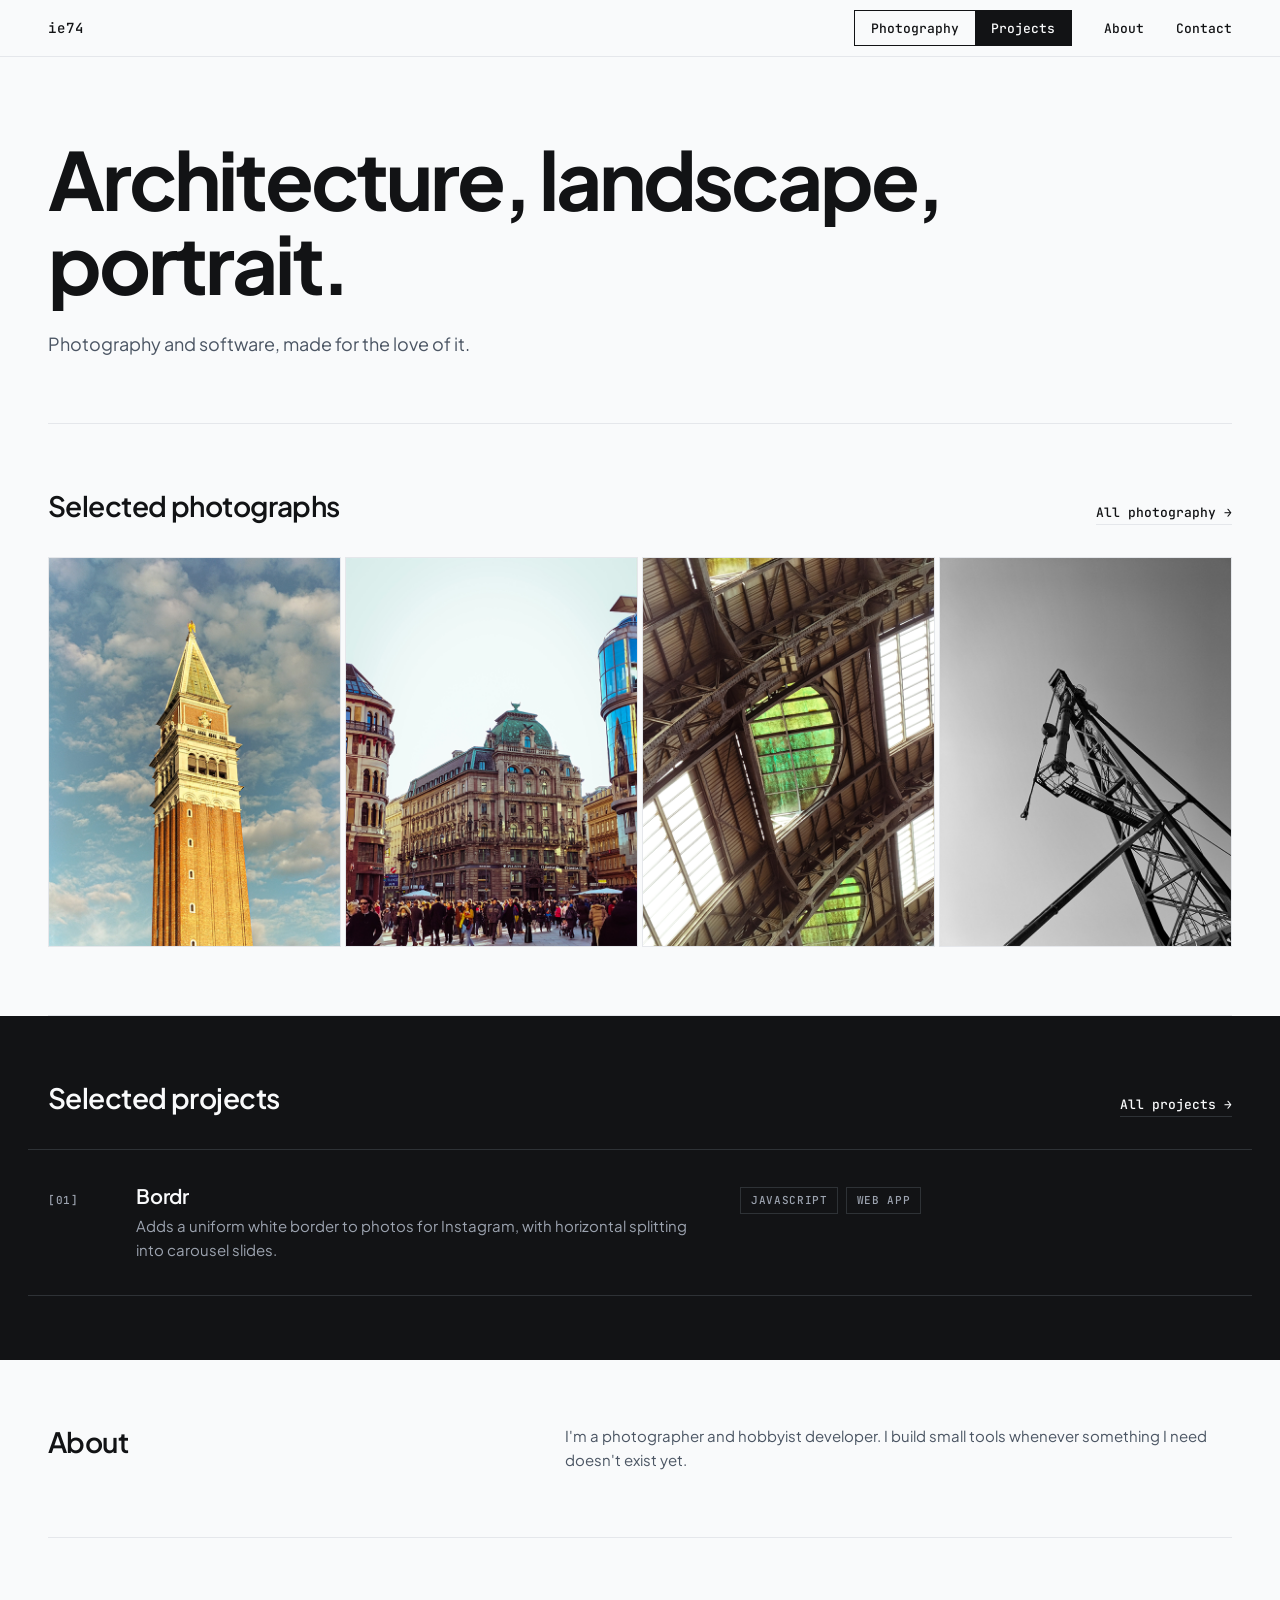
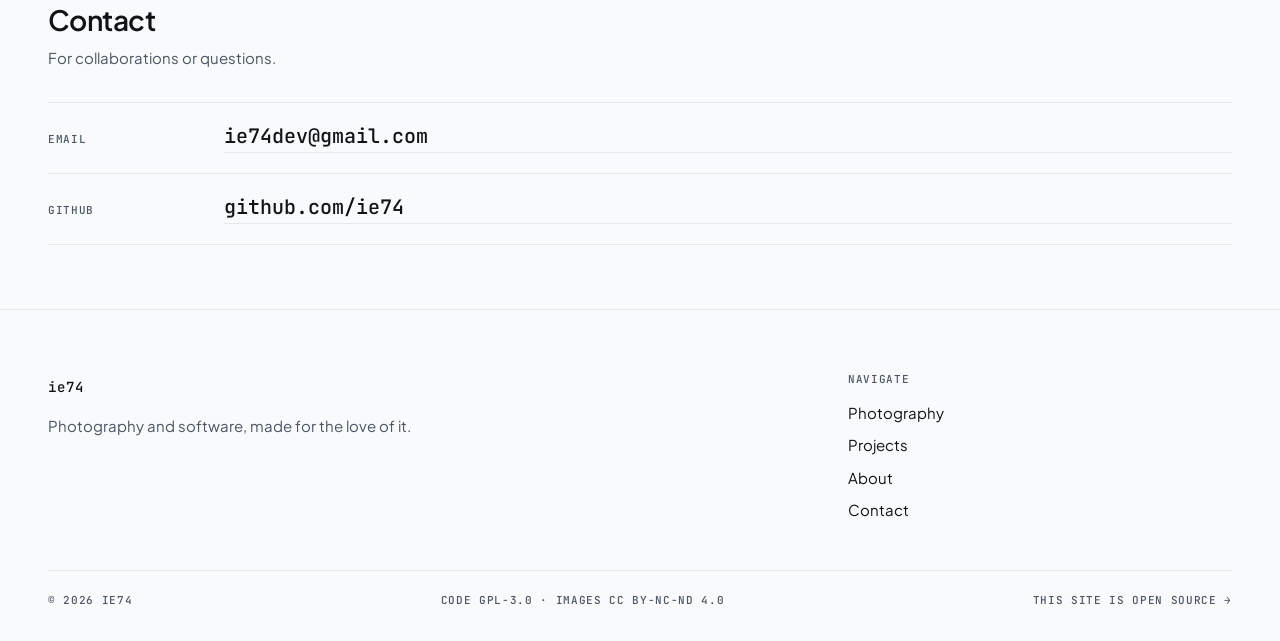
==== commit 321ce98f: "Added content to the website" ====
--- a/index.html
+++ b/index.html
@@ -38,14 +38,14 @@
         <div class="wrap">
             <section class="hero">
                 <h1>Architecture, landscape, portrait.</h1>
-                <p>Photography in black and white and colour, plus software built for fun.</p>
+                <p>Photography and software, made for the love of it.</p>
             </section>
             <section class="section">
                 <div class="section-head">
                     <h2>Selected photographs</h2><a class="link more-desktop" href="/pages/gallery.html">All photography
                         →</a>
                 </div>
-                <div class="masonry" data-src="/data/photos.json" data-limit="8"></div><a class="link more-mobile"
+                <div class="masonry" data-src="/data/photos.json" data-limit="4"></div><a class="link more-mobile"
                     href="/pages/gallery.html">All photography →</a>
             </section>
         </div>
@@ -58,25 +58,11 @@
                 <ol class="ledger">
                     <li class="row"><span class="mono muted">[01]</span>
                         <div>
-                            <h2><a href="/pages/projects.html#arxeion">Arxeion</a></h2>
-                            <p>Application launcher and organiser for Windows.</p>
-                        </div>
-                        <div class="tags"><span class="tag">C++</span><span class="tag">Windows</span></div>
-                    </li>
-                    <li class="row"><span class="mono muted">[02]</span>
-                        <div>
-                            <h2><a href="/pages/projects.html#photo-border">Photo border</a></h2>
+                            <h2><a href="/pages/projects.html#bordr">Bordr</a></h2>
                             <p>Adds a uniform white border to photos for Instagram, with horizontal splitting into
                                 carousel slides.</p>
                         </div>
-                        <div class="tags"><span class="tag">JavaScript</span><span class="tag">Canvas</span></div>
-                    </li>
-                    <li class="row"><span class="mono muted">[03]</span>
-                        <div>
-                            <h2><a href="/pages/projects.html#valorant-tracker">Valorant tracker</a></h2>
-                            <p>Game stats in the style of Tracker Network, for private use with friends.</p>
-                        </div>
-                        <div class="tags"><span class="tag">Riot API</span><span class="tag">Web app</span></div>
+                        <div class="tags"><span class="tag">JavaScript</span><span class="tag">Web App</span></div>
                     </li>
                 </ol><a class="link more-mobile" href="/pages/projects.html">All projects →</a>
             </div>
@@ -85,20 +71,18 @@
             <section class="section about" id="about">
                 <h2>About</h2>
                 <div class="muted" style="max-width:62ch;display:grid;gap:1rem">
-                    <p>I'm a photographer and hobbyist developer. I shoot with a Nikon D40 and I build small tools
+                    <p>I'm a photographer and hobbyist developer. I build small tools
                         whenever something I need doesn't exist yet.</p>
-                    <p>DRAFT: add two or three sentences on how you work, what you look for in a photograph, and what
-                        you are building now.</p>
                 </div>
             </section>
             <section class="section contact" id="contact">
                 <h2>Contact</h2>
-                <p class="muted" style="margin-top:.5rem">For collaborations, prints or questions.</p>
+                <p class="muted" style="margin-top:.5rem">For collaborations or questions.</p>
                 <ul class="channels">
-                    <li><span class="mono muted">Email</span><a class="big" href="mailto:EMAIL_HERE">EMAIL_HERE</a></li>
+                    <li><span class="mono muted">Email</span><a class="big"
+                            href="mailto:ie74dev@gmail.com">ie74dev@gmail.com</a></li>
                     <li><span class="mono muted">GitHub</span><a class="big"
                             href="https://github.com/ie74">github.com/ie74</a></li>
-                    <li><span class="mono muted">Discord</span><a class="big" href="#DISCORD_URL">DISCORD_HANDLE</a>
                     </li>
                 </ul>
             </section>
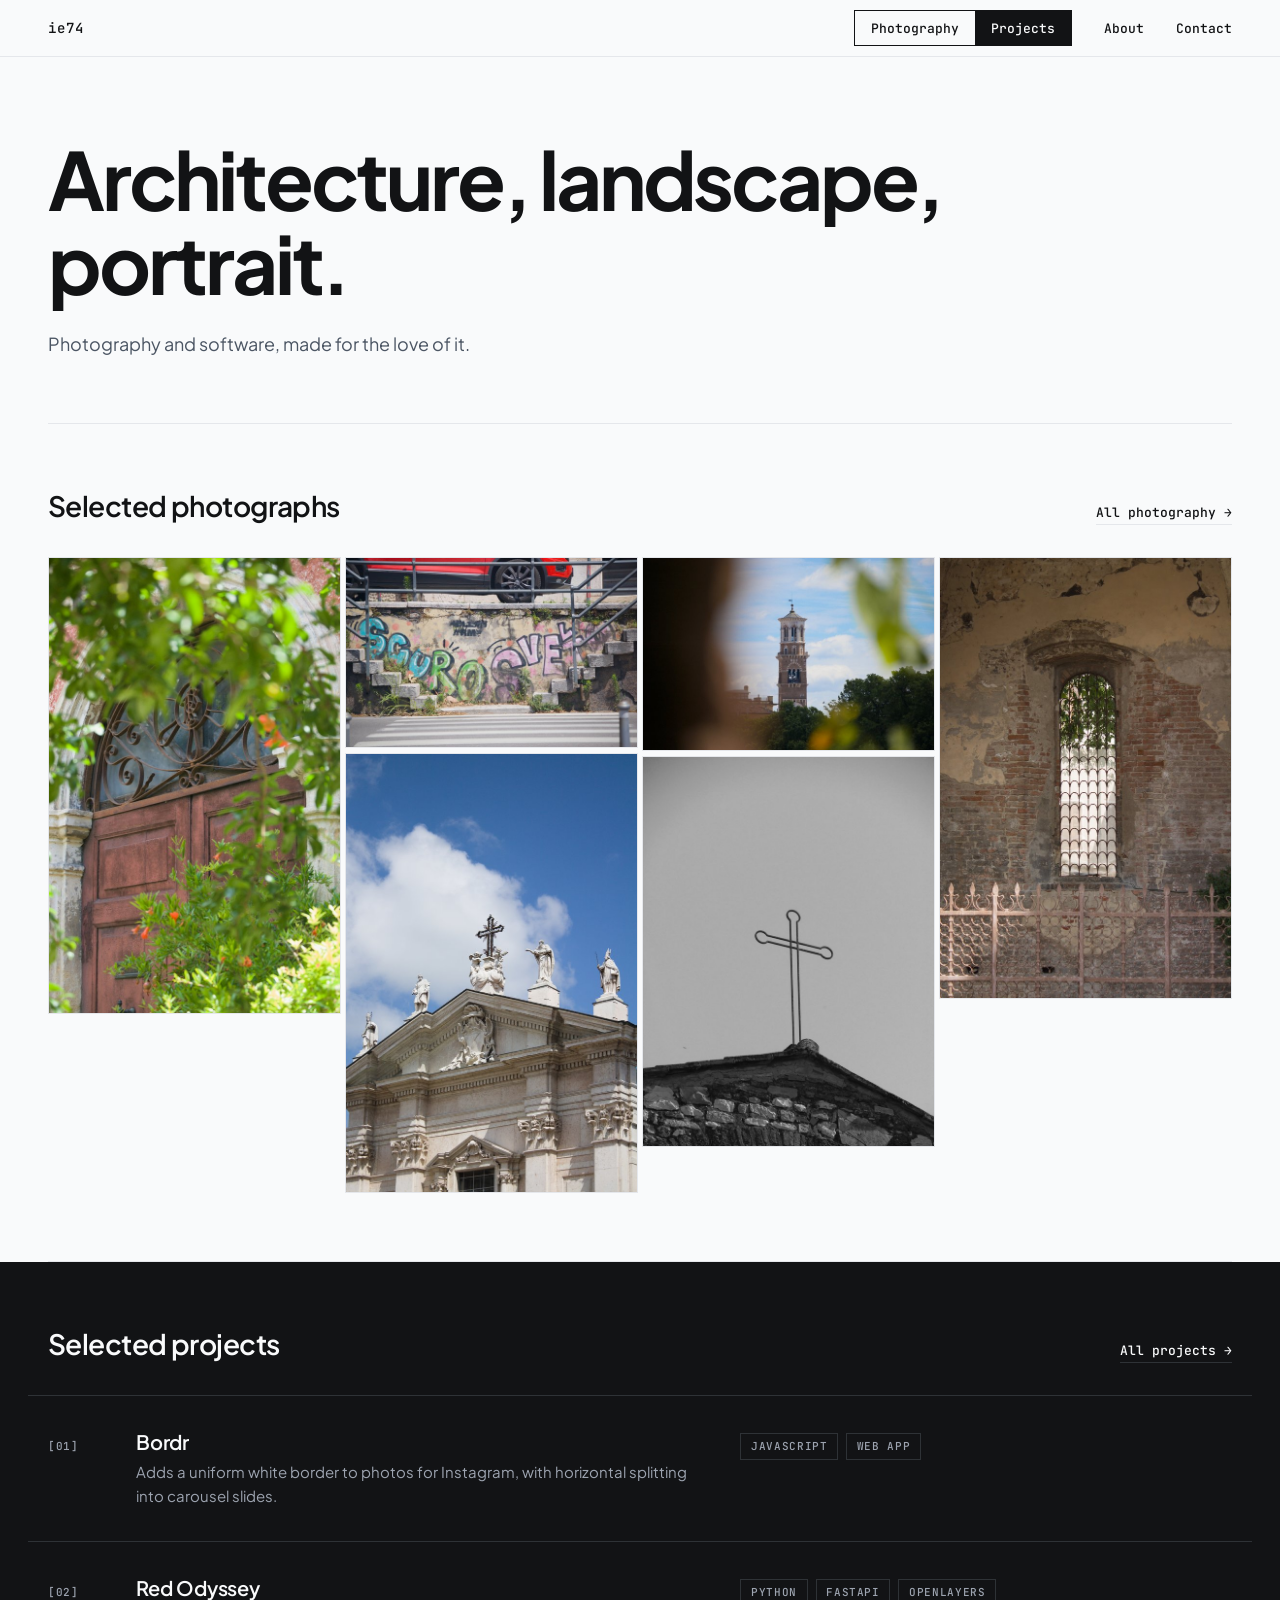
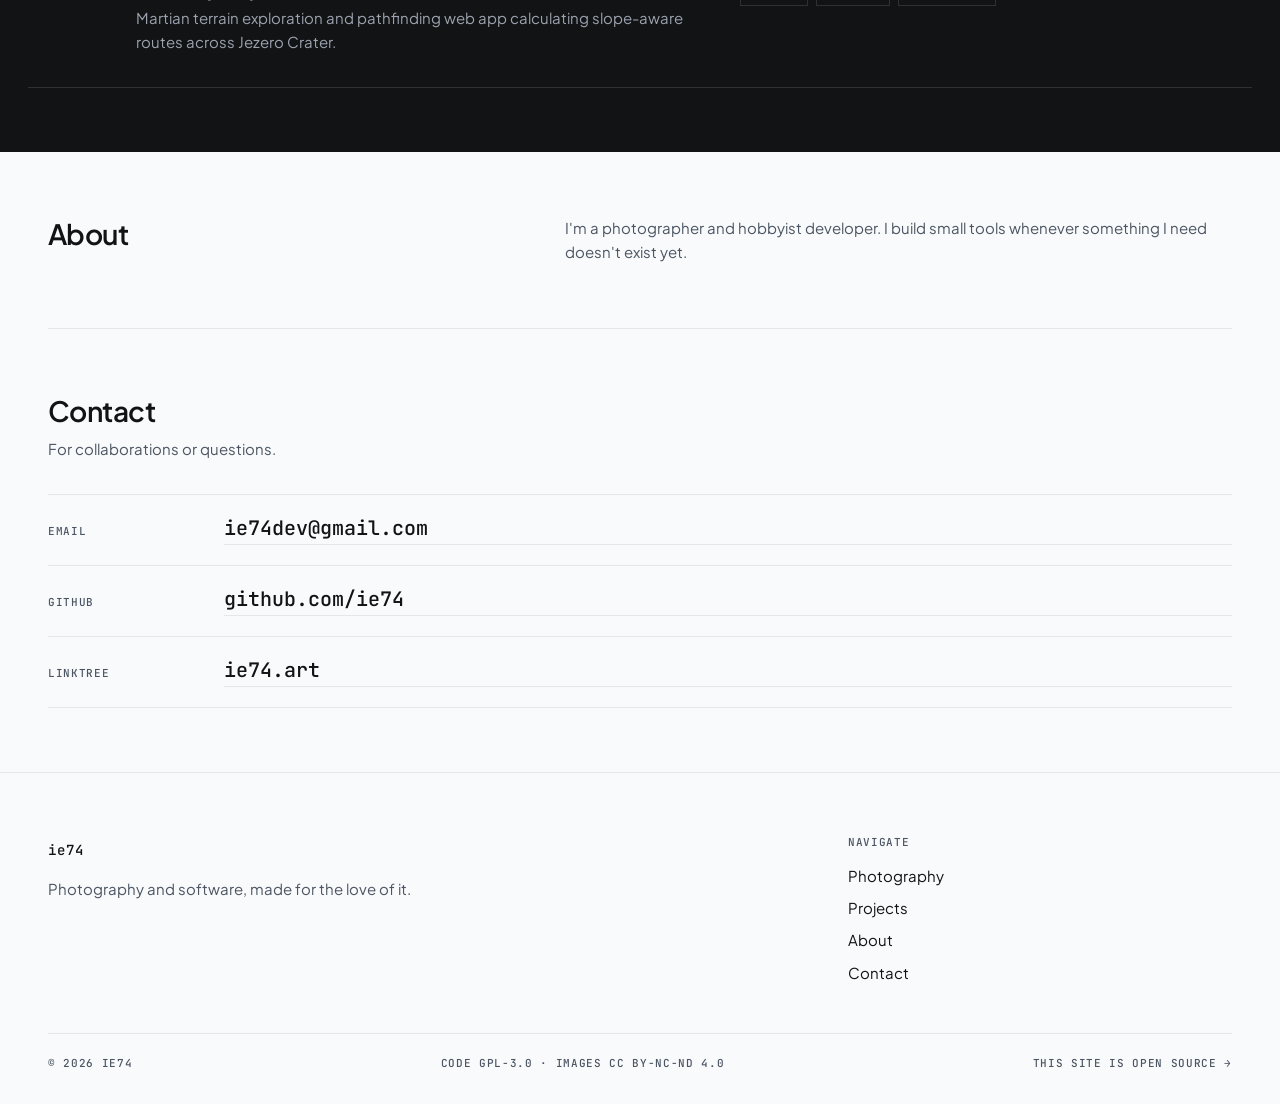
==== commit a785a0a3: "Add Red Odyssey project, Linktree contact, reverse gallery ordering, and update AGENTS.md" ====
--- a/index.html
+++ b/index.html
@@ -4,7 +4,7 @@
 <head>
     <meta charset="utf-8">
     <meta name="viewport" content="width=device-width,initial-scale=1">
-    <title>ie74</title>
+    <title>Home | ie74</title>
     <meta name="description" content="Photography and software by ie74.">
     <meta property="og:type" content="website">
     <meta property="og:site_name" content="ie74">
@@ -45,7 +45,7 @@
                     <h2>Selected photographs</h2><a class="link more-desktop" href="/pages/gallery.html">All photography
                         →</a>
                 </div>
-                <div class="masonry" data-src="/data/photos.json" data-limit="4"></div><a class="link more-mobile"
+                <div class="masonry" data-src="/data/photos.json" data-limit="6"></div><a class="link more-mobile"
                     href="/pages/gallery.html">All photography →</a>
             </section>
         </div>
@@ -63,6 +63,15 @@
                                 carousel slides.</p>
                         </div>
                         <div class="tags"><span class="tag">JavaScript</span><span class="tag">Web App</span></div>
+                    </li>
+                    <li class="row"><span class="mono muted">[02]</span>
+                        <div>
+                            <h2><a href="/pages/projects.html#red-odyssey">Red Odyssey</a></h2>
+                            <p>Martian terrain exploration and pathfinding web app calculating slope-aware routes across
+                                Jezero Crater.</p>
+                        </div>
+                        <div class="tags"><span class="tag">Python</span><span class="tag">FastAPI</span><span
+                                class="tag">OpenLayers</span></div>
                     </li>
                 </ol><a class="link more-mobile" href="/pages/projects.html">All projects →</a>
             </div>
@@ -83,7 +92,8 @@
                             href="mailto:ie74dev@gmail.com">ie74dev@gmail.com</a></li>
                     <li><span class="mono muted">GitHub</span><a class="big"
                             href="https://github.com/ie74">github.com/ie74</a></li>
-                    </li>
+                    <li><span class="mono muted">Linktree</span><a class="big"
+                            href="https://linktr.ee/ie74.art">ie74.art</a></li>
                 </ul>
             </section>
         </div>
@@ -109,7 +119,7 @@
                     4.0</span><a href="https://github.com/ie74/ie74.github.io">This site is open source &rarr;</a></div>
         </div>
     </footer>
-    <script src="/js/gallery.js"></script>
+    <script src="/js/gallery.js?v=2"></script>
 </body>
 
 </html>
